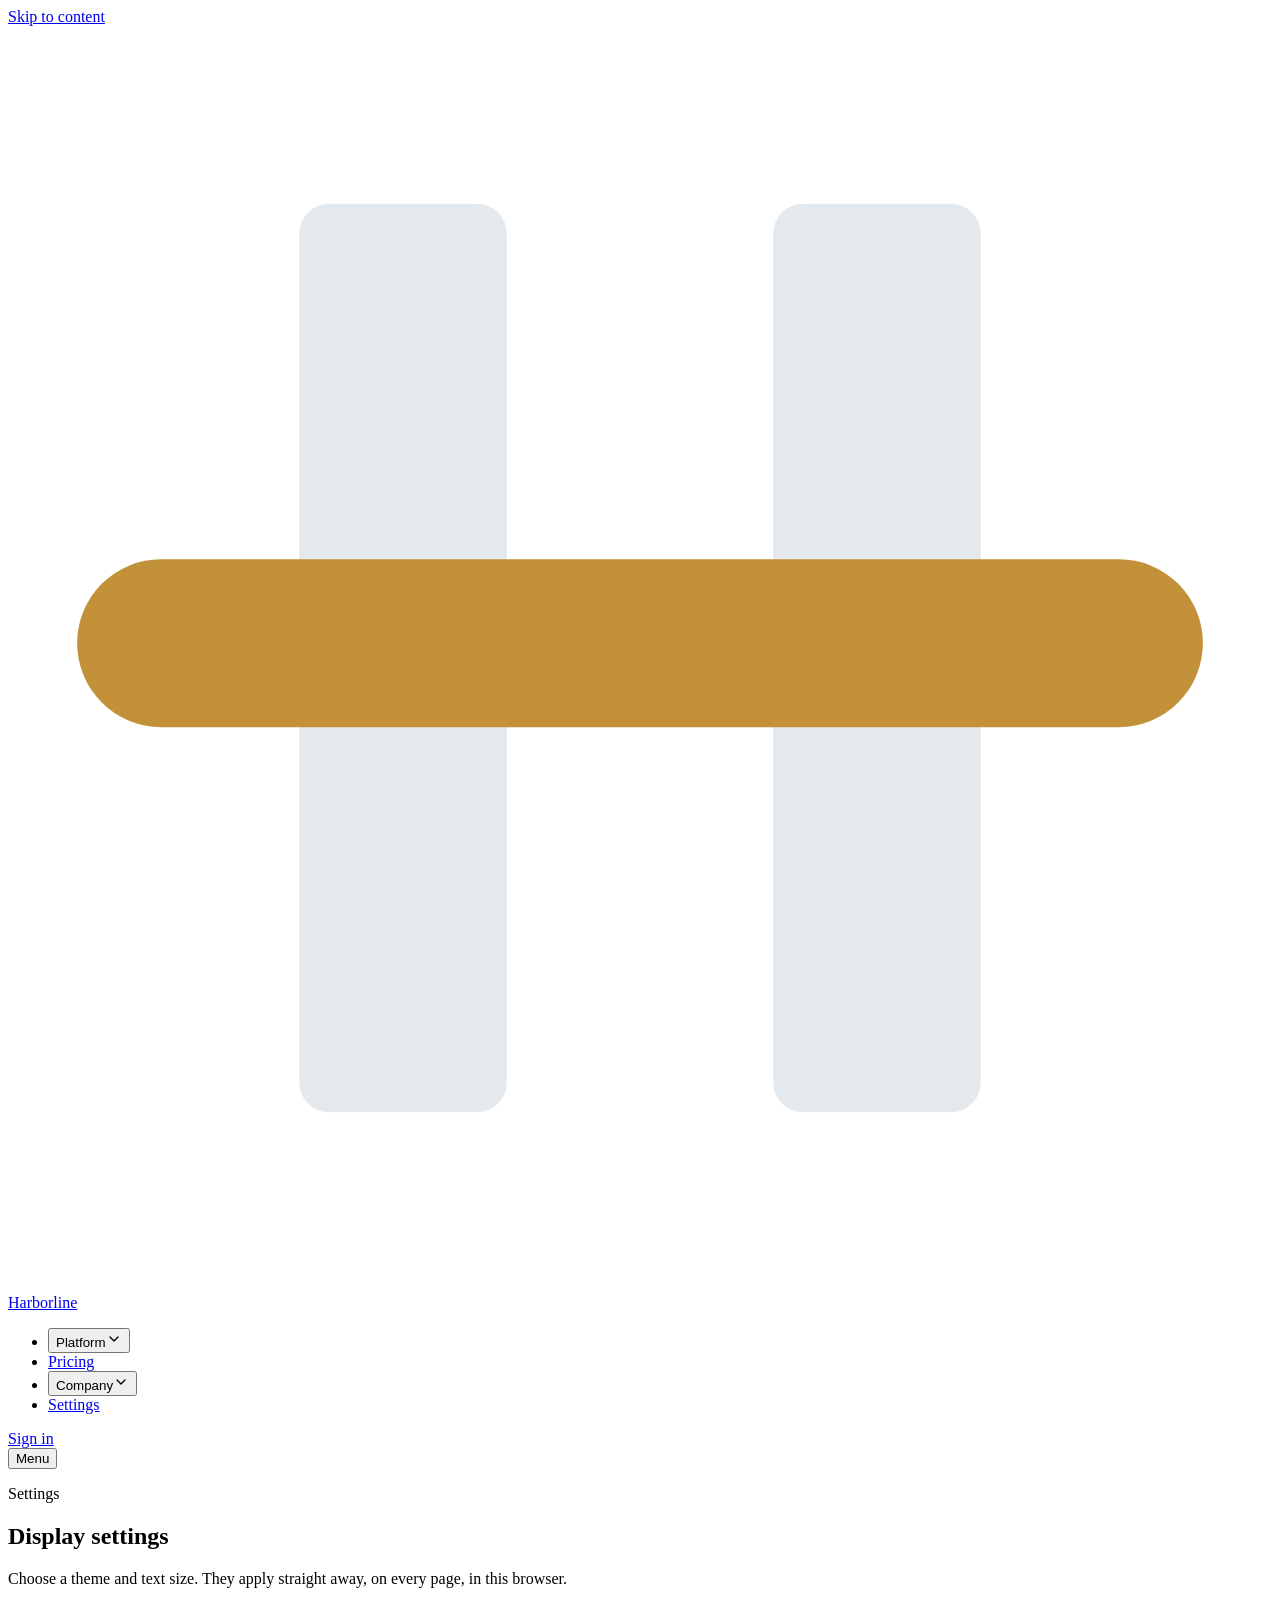
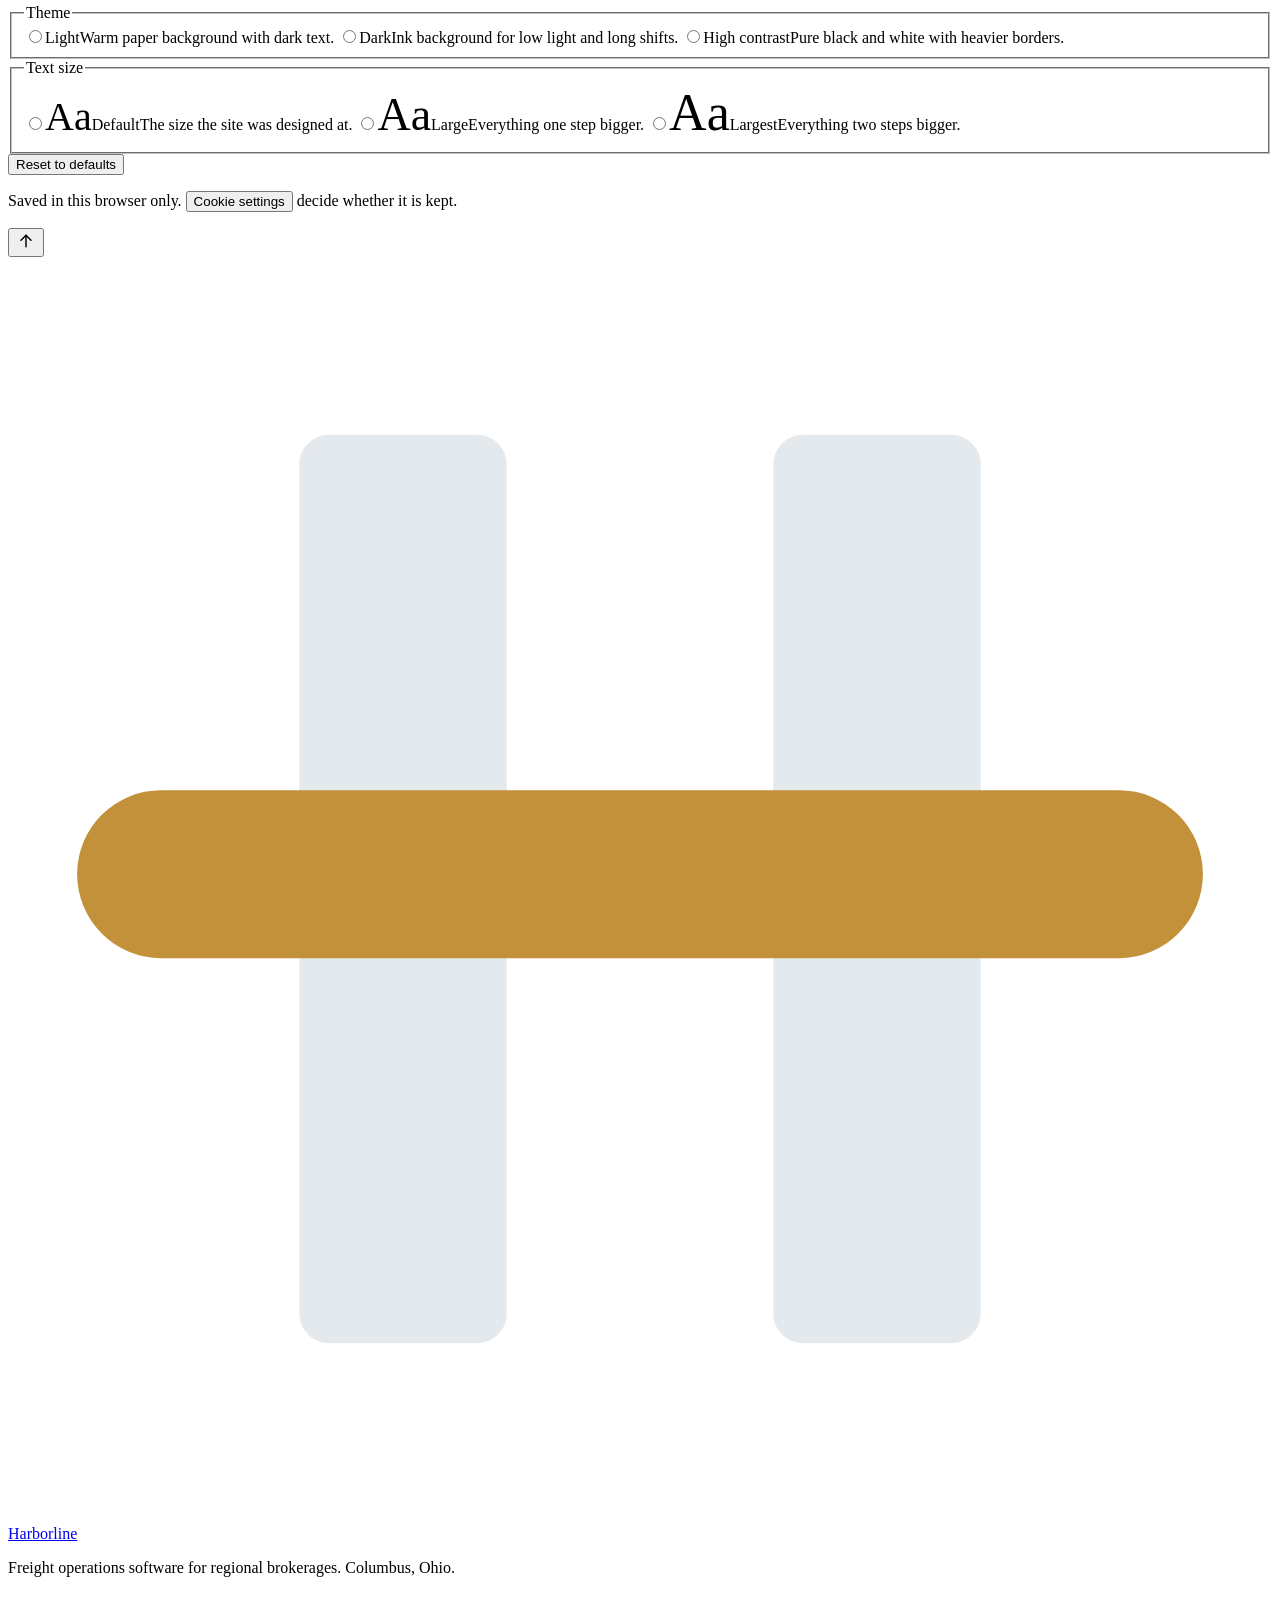
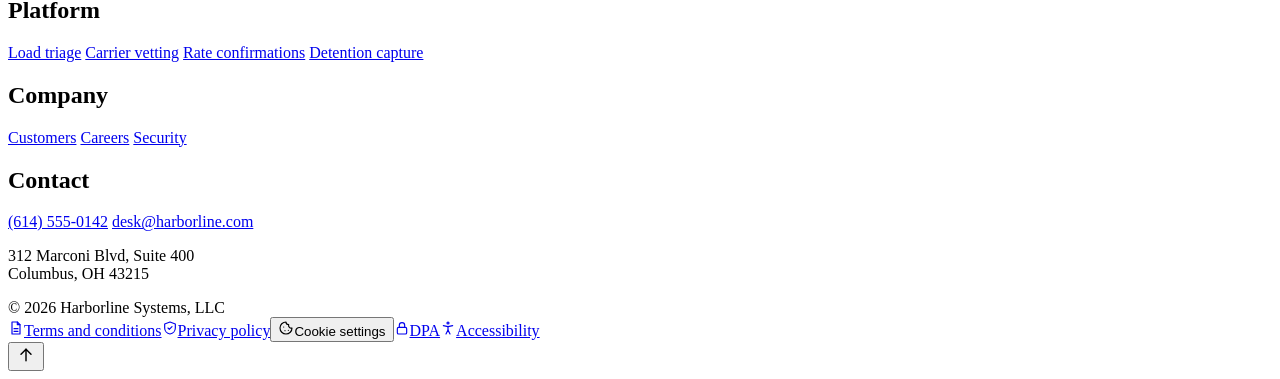
==== settings/index.html @ a2c621b3 "Add files via upload" ====
<!DOCTYPE html>
<html lang="en">
<head>
<meta charset="utf-8" />
<meta name="viewport" content="width=device-width, initial-scale=1" />
<title>Settings | Harborline</title>
<meta name="description" content="Choose a theme and text size for the Harborline site." />
<meta name="robots" content="index,follow" />
<link rel="canonical" href="https://harborline.example.com/settings/" />
<meta name="theme-color" content="#14181D" />
<meta property="og:type" content="website" />
<meta property="og:site_name" content="Harborline" />
<meta property="og:title" content="Settings | Harborline" />
<meta property="og:description" content="Choose a theme and text size for the Harborline site." />
<meta property="og:url" content="https://harborline.example.com/settings/" />
<meta property="og:image" content="https://harborline.example.com/assets/og-image.png" />
<meta property="og:image:width" content="1200" />
<meta property="og:image:height" content="630" />
<meta property="og:image:alt" content="Harborline wordmark with the headline Cover every load before lunch on a dark ink background" />
<meta name="twitter:card" content="summary_large_image" />
<meta name="twitter:title" content="Settings | Harborline" />
<meta name="twitter:description" content="Choose a theme and text size for the Harborline site." />
<meta name="twitter:image" content="https://harborline.example.com/assets/og-image.png" />
<link rel="icon" href="../assets/logo/logo-mark.svg" type="image/svg+xml" />
<link rel="icon" href="../assets/logo/favicon-32.png" type="image/png" sizes="32x32" />
<link rel="apple-touch-icon" href="../assets/logo/apple-touch-icon.png" />
<link rel="manifest" href="../site.webmanifest" />
<link rel="preconnect" href="https://fonts.googleapis.com" />
<link rel="preconnect" href="https://fonts.gstatic.com" crossorigin="anonymous" />
<link href="https://fonts.googleapis.com/css2?family=Geist:wght@400;500;600;700&amp;family=Geist+Mono:wght@400;500&amp;family=Instrument+Serif&amp;display=swap" rel="stylesheet" />
<link rel="stylesheet" href="../css/styles.css?v=7" />
<script src="../js/theme.js?v=5"></script>
<link rel="preload" href="../js/main.js?v=6" as="script" />
</head>
<body data-route="settings" data-root="../">
<a class="hl-skip" href="#main">Skip to content</a>

<header class="hl-navbar is-fixed" id="top">
  <div class="hl-navbar__inner">
    <a class="hl-navbar__brand" href="../index.html" aria-label="Harborline, home"><svg class="hl-navbar__mark" viewBox="0 0 256 256" aria-hidden="true" focusable="false"><rect x="59" y="36" width="42" height="184" rx="6" fill="#E4E9ED"/><rect x="155" y="36" width="42" height="184" rx="6" fill="#E4E9ED"/><rect x="14" y="108" width="228" height="34" rx="17" fill="#C2913A"/></svg>Harborline</a>

    <nav class="hl-navbar__nav" aria-label="Main">
      <ul class="hl-navbar__list">
      <li class="hl-sub" data-sub>
        <button class="hl-navbar__link hl-sub__btn" type="button" id="sub-platform-btn" aria-expanded="false" aria-controls="sub-platform">Platform<svg class="hl-sub__chev" width="16" height="16" viewBox="0 0 24 24" fill="none" stroke="currentColor" stroke-width="2" stroke-linecap="round" stroke-linejoin="round" aria-hidden="true" focusable="false"><path d="M6 9l6 6 6-6"/></svg></button>
        <ul class="hl-sub__panel" id="sub-platform" aria-label="Platform" hidden>
          <li><a class="hl-sub__link" href="../platform/load-triage/index.html"><svg class="hl-sub__icon" viewBox="0 0 24 24" aria-hidden="true" focusable="false"><rect x="5" y="5" width="14" height="14" rx="2" fill="none" stroke="currentColor" stroke-width="2" stroke-linecap="round" stroke-linejoin="round"></rect><rect class="hl-icon-bar" x="1" y="10.75" width="22" height="2.5" rx="1.25"></rect></svg><span class="hl-sub__text"><span class="hl-sub__title">Load triage</span><span class="hl-sub__desc">One queue for every board posting</span></span></a></li>
          <li><a class="hl-sub__link" href="../platform/carrier-vetting/index.html"><svg class="hl-sub__icon" viewBox="0 0 24 24" aria-hidden="true" focusable="false"><circle cx="12" cy="5.5" r="3" fill="none" stroke="currentColor" stroke-width="2" stroke-linecap="round" stroke-linejoin="round"></circle><path d="M5.5 20.5a6.5 6.5 0 0 1 13 0" fill="none" stroke="currentColor" stroke-width="2" stroke-linecap="round" stroke-linejoin="round"></path><rect class="hl-icon-bar" x="2" y="10.75" width="20" height="2.5" rx="1.25"></rect></svg><span class="hl-sub__text"><span class="hl-sub__title">Carrier vetting</span><span class="hl-sub__desc">Authority and insurance checked before you confirm</span></span></a></li>
          <li><a class="hl-sub__link" href="../platform/rate-confirmations/index.html"><svg class="hl-sub__icon" viewBox="0 0 24 24" aria-hidden="true" focusable="false"><rect x="6" y="3" width="12" height="18" rx="2" fill="none" stroke="currentColor" stroke-width="2" stroke-linecap="round" stroke-linejoin="round"></rect><rect class="hl-icon-bar" x="2" y="10.75" width="20" height="2.5" rx="1.25"></rect></svg><span class="hl-sub__text"><span class="hl-sub__title">Rate confirmations</span><span class="hl-sub__desc">Send, e-sign and file from the load card</span></span></a></li>
          <li><a class="hl-sub__link" href="../platform/detention/index.html"><svg class="hl-sub__icon" viewBox="0 0 24 24" aria-hidden="true" focusable="false"><circle cx="12" cy="12" r="7.5" fill="none" stroke="currentColor" stroke-width="2" stroke-linecap="round" stroke-linejoin="round"></circle><path d="M12 7.5V10" fill="none" stroke="currentColor" stroke-width="2" stroke-linecap="round" stroke-linejoin="round"></path><rect class="hl-icon-bar" x="1" y="10.75" width="22" height="2.5" rx="1.25"></rect></svg><span class="hl-sub__text"><span class="hl-sub__title">Detention capture</span><span class="hl-sub__desc">Dock time turned into line items</span></span></a></li>
          <li class="hl-sub__foot"><a class="hl-sub__all" href="../index.html#platform">Platform overview</a></li>
        </ul>
      </li>
      <li><a class="hl-navbar__link" href="../index.html#pricing">Pricing</a></li>
      <li class="hl-sub" data-sub>
        <button class="hl-navbar__link hl-sub__btn" type="button" id="sub-company-btn" aria-expanded="false" aria-controls="sub-company">Company<svg class="hl-sub__chev" width="16" height="16" viewBox="0 0 24 24" fill="none" stroke="currentColor" stroke-width="2" stroke-linecap="round" stroke-linejoin="round" aria-hidden="true" focusable="false"><path d="M6 9l6 6 6-6"/></svg></button>
        <ul class="hl-sub__panel" id="sub-company" aria-label="Company" hidden>
          <li><a class="hl-sub__link" href="../company/customers/index.html"><span class="hl-sub__text"><span class="hl-sub__title">Customers</span><span class="hl-sub__desc">Brokerages running Harborline</span></span></a></li>
          <li><a class="hl-sub__link" href="../company/careers/index.html" aria-current="page"><span class="hl-sub__text"><span class="hl-sub__title">Careers</span><span class="hl-sub__desc">Working on Harborline</span></span></a></li>
          <li><a class="hl-sub__link" href="../company/security/index.html"><span class="hl-sub__text"><span class="hl-sub__title">Security</span><span class="hl-sub__desc">Access, audit trail and your data</span></span></a></li>

        </ul>
      </li>
      <li><a class="hl-navbar__link" href="../settings/index.html" aria-current="page">Settings</a></li>
      </ul>
    </nav>

    <div class="hl-navbar__actions">
      <a class="hl-btn hl-btn--quiet" href="../sign-in/index.html">Sign in</a>
    </div>

    <button class="hl-navbar__toggle" type="button" id="navToggle" aria-expanded="false" aria-controls="navDrawer" aria-label="Open menu">
      <span class="hl-navbar__bars" aria-hidden="true"><span></span><span></span><span></span></span><span aria-hidden="true">Menu</span>
    </button>
  </div>

  <nav class="hl-navbar__drawer" id="navDrawer" aria-label="Main" hidden>
    <p class="hl-drawer__head">Platform</p>
    <ul class="hl-drawer__list"><li><a class="hl-navbar__drawer-link" href="../platform/load-triage/index.html">Load triage</a></li><li><a class="hl-navbar__drawer-link" href="../platform/carrier-vetting/index.html">Carrier vetting</a></li><li><a class="hl-navbar__drawer-link" href="../platform/rate-confirmations/index.html">Rate confirmations</a></li><li><a class="hl-navbar__drawer-link" href="../platform/detention/index.html">Detention capture</a></li></ul>
    <ul class="hl-drawer__list hl-drawer__list--top"><li><a class="hl-navbar__drawer-link" href="../index.html#pricing">Pricing</a></li><li><a class="hl-navbar__drawer-link" href="../settings/index.html" aria-current="page">Settings</a></li><li><a class="hl-navbar__drawer-link" href="../sign-in/index.html">Sign in</a></li></ul>
    <p class="hl-drawer__head">Company</p>
    <ul class="hl-drawer__list"><li><a class="hl-navbar__drawer-link" href="../company/customers/index.html">Customers</a></li><li><a class="hl-navbar__drawer-link" href="../company/careers/index.html">Careers</a></li><li><a class="hl-navbar__drawer-link" href="../company/security/index.html">Security</a></li></ul>
  </nav>
</header>
<div class="hl-backdrop" id="navBackdrop" hidden></div>

<main id="main" tabindex="-1">
  <section class="hl-pagehead">
    <div class="hl-container hl-pagehead__inner">
      <p class="hl-eyebrow hl-eyebrow--brass">Settings</p>
      <h1 class="hl-page__title">Display settings</h1>
      <p class="hl-lead hl-lead--inverse">Choose a theme and text size. They apply straight away, on every page, in this browser.</p>
    </div>
  </section>
  <section class="hl-section hl-section--canvas">
    <div class="hl-container">
      <form class="hl-settings" id="settingsForm">
        <fieldset class="hl-settings__group"><legend class="hl-settings__legend">Theme</legend>
          <div class="hl-settings__opts">
            <label class="hl-settings__opt" for="theme-light"><input type="radio" name="theme" id="theme-light" value="light" /><span class="hl-settings__swatch" aria-hidden="true" style="background:#F6F4F0;border-color:#D6D1C7"><span style="background:#14181D"></span></span><span class="hl-settings__opt-text"><span class="hl-settings__opt-title">Light</span><span class="hl-settings__opt-desc">Warm paper background with dark text.</span></span></label>
            <label class="hl-settings__opt" for="theme-dark"><input type="radio" name="theme" id="theme-dark" value="dark" /><span class="hl-settings__swatch" aria-hidden="true" style="background:#0B0E11;border-color:#3C4650"><span style="background:#E4E9ED"></span></span><span class="hl-settings__opt-text"><span class="hl-settings__opt-title">Dark</span><span class="hl-settings__opt-desc">Ink background for low light and long shifts.</span></span></label>
            <label class="hl-settings__opt" for="theme-contrast"><input type="radio" name="theme" id="theme-contrast" value="contrast" /><span class="hl-settings__swatch" aria-hidden="true" style="background:#FFFFFF;border-color:#000000"><span style="background:#000000"></span></span><span class="hl-settings__opt-text"><span class="hl-settings__opt-title">High contrast</span><span class="hl-settings__opt-desc">Pure black and white with heavier borders.</span></span></label>
          </div>
        </fieldset>
        <fieldset class="hl-settings__group"><legend class="hl-settings__legend">Text size</legend>
          <div class="hl-settings__opts">
            <label class="hl-settings__opt" for="text-md"><input type="radio" name="text" id="text-md" value="md" /><span class="hl-settings__aa" aria-hidden="true" style="font-size:40px">Aa</span><span class="hl-settings__opt-text"><span class="hl-settings__opt-title">Default</span><span class="hl-settings__opt-desc">The size the site was designed at.</span></span></label>
            <label class="hl-settings__opt" for="text-lg"><input type="radio" name="text" id="text-lg" value="lg" /><span class="hl-settings__aa" aria-hidden="true" style="font-size:46px">Aa</span><span class="hl-settings__opt-text"><span class="hl-settings__opt-title">Large</span><span class="hl-settings__opt-desc">Everything one step bigger.</span></span></label>
            <label class="hl-settings__opt" for="text-xl"><input type="radio" name="text" id="text-xl" value="xl" /><span class="hl-settings__aa" aria-hidden="true" style="font-size:52px">Aa</span><span class="hl-settings__opt-text"><span class="hl-settings__opt-title">Largest</span><span class="hl-settings__opt-desc">Everything two steps bigger.</span></span></label>
          </div>
        </fieldset>
        <div class="hl-settings__actions">
          <button class="hl-btn hl-btn--ghost hl-btn--lg" type="button" data-settings-reset>Reset to defaults</button>
          <p class="hl-settings__note">Saved in this browser only. <button class="hl-linkbtn" type="button" data-cookie-open>Cookie settings</button> decide whether it is kept.</p>
        </div>
      </form>
    </div>
  </section>
</main>

<footer class="hl-footer" id="site-footer">
  <button class="hl-totop hl-totop--docked" type="button" data-totop aria-label="Back to top"><svg width="20" height="20" viewBox="0 0 24 24" fill="none" stroke="currentColor" stroke-width="1.75" stroke-linecap="round" stroke-linejoin="round" aria-hidden="true" focusable="false"><path d="M12 19V5"/><path d="M6 11l6-6 6 6"/></svg></button>
  <div class="hl-container hl-grid hl-grid--footer">
    <div class="hl-footer__brandcol">
      <a class="hl-footer__brand" href="../index.html"><svg class="hl-navbar__mark" viewBox="0 0 256 256" aria-hidden="true" focusable="false"><rect x="59" y="36" width="42" height="184" rx="6" fill="#E4E9ED"/><rect x="155" y="36" width="42" height="184" rx="6" fill="#E4E9ED"/><rect x="14" y="108" width="228" height="34" rx="17" fill="#C2913A"/></svg>Harborline</a>
      <p class="hl-footer__blurb">Freight operations software for regional brokerages. Columbus, Ohio.</p>
    </div>
    <nav class="hl-footer__col" aria-labelledby="ft-platform">
      <h2 class="hl-footer__head" id="ft-platform">Platform</h2>
      <a href="../platform/load-triage/index.html">Load triage</a>
      <a href="../platform/carrier-vetting/index.html">Carrier vetting</a>
      <a href="../platform/rate-confirmations/index.html">Rate confirmations</a>
      <a href="../platform/detention/index.html">Detention capture</a>
    </nav>
    <nav class="hl-footer__col" aria-labelledby="ft-company">
      <h2 class="hl-footer__head" id="ft-company">Company</h2>
      <a href="../company/customers/index.html">Customers</a>
      <a href="../company/careers/index.html">Careers</a>
      <a href="../company/security/index.html">Security</a>
    </nav>
    <div class="hl-footer__col">
      <h2 class="hl-footer__head">Contact</h2>
      <a href="tel:+16145550142">(614) 555-0142</a>
      <a href="mailto:desk@harborline.com">desk@harborline.com</a>
      <p class="hl-footer__addr">312 Marconi Blvd, Suite 400<br />Columbus, OH 43215</p>
    </div>
  </div>
  <div class="hl-container hl-footer__legal">
    <span>© 2026 Harborline Systems, LLC</span>
    <nav class="hl-footer__legalnav" aria-label="Legal"><a href="../legal/terms/index.html"><svg width="16" height="16" viewBox="0 0 24 24" fill="none" stroke="currentColor" stroke-width="1.75" stroke-linecap="round" stroke-linejoin="round" aria-hidden="true" focusable="false"><path d="M14 3H6v18h12V7z"/><path d="M14 3v4h4"/><path d="M9 13h6"/><path d="M9 17h6"/></svg>Terms and conditions</a><a href="../legal/privacy/index.html"><svg width="16" height="16" viewBox="0 0 24 24" fill="none" stroke="currentColor" stroke-width="1.75" stroke-linecap="round" stroke-linejoin="round" aria-hidden="true" focusable="false"><path d="M12 3l8 3v6c0 4.5-3.4 8.3-8 9-4.6-.7-8-4.5-8-9V6z"/><path d="M9 12l2 2 4-4"/></svg>Privacy policy</a><button class="hl-footer__cookie" type="button" data-cookie-open><svg width="16" height="16" viewBox="0 0 24 24" fill="none" stroke="currentColor" stroke-width="1.75" stroke-linecap="round" stroke-linejoin="round" aria-hidden="true" focusable="false"><path d="M12 3a9 9 0 1 0 9 9 4 4 0 0 1-5-5 4 4 0 0 1-4-4z"/><path d="M8.5 10.5v.01"/><path d="M15.5 15.5v.01"/><path d="M10.5 16v.01"/></svg>Cookie settings</button><a href="../legal/dpa/index.html"><svg width="16" height="16" viewBox="0 0 24 24" fill="none" stroke="currentColor" stroke-width="1.75" stroke-linecap="round" stroke-linejoin="round" aria-hidden="true" focusable="false"><rect x="5" y="11" width="14" height="10" rx="2"/><path d="M8 11V8a4 4 0 0 1 8 0v3"/></svg>DPA</a><a href="../legal/accessibility/index.html"><svg width="16" height="16" viewBox="0 0 24 24" fill="none" stroke="currentColor" stroke-width="1.75" stroke-linecap="round" stroke-linejoin="round" aria-hidden="true" focusable="false"><circle cx="12" cy="4.5" r="1.5"/><path d="M5 8.5l7 1.5 7-1.5"/><path d="M12 10v5"/><path d="M9 21l3-6 3 6"/></svg>Accessibility</a></nav>
  </div>
</footer>
<button class="hl-totop hl-totop--floating" type="button" id="toTop" data-totop aria-label="Back to top" aria-hidden="true" tabindex="-1"><svg width="20" height="20" viewBox="0 0 24 24" fill="none" stroke="currentColor" stroke-width="1.75" stroke-linecap="round" stroke-linejoin="round" aria-hidden="true" focusable="false"><path d="M12 19V5"/><path d="M6 11l6-6 6 6"/></svg></button>
<div class="hl-modal" id="cookieModal" hidden>
  <div class="hl-modal__box" role="dialog" aria-modal="true" aria-labelledby="ck-title" aria-describedby="ck-desc">
    <div class="hl-modal__head"><h2 class="hl-modal__title" id="ck-title">Cookie settings</h2><button class="hl-modal__close" type="button" data-cookie-close aria-label="Close cookie settings"><svg width="20" height="20" viewBox="0 0 24 24" fill="none" stroke="currentColor" stroke-width="1.75" stroke-linecap="round" aria-hidden="true" focusable="false"><path d="M6 6l12 12"/><path d="M18 6L6 18"/></svg></button></div>
    <p class="hl-modal__desc" id="ck-desc">This site sets no cookies and runs no analytics or ads. It keeps a few items in this browser so the site looks the way you left it. Choose what it may keep.</p>
    <fieldset class="hl-modal__options"><legend class="hl-sr">Storage choices</legend>
      <label class="hl-modal__opt" for="ck-essential"><input type="checkbox" id="ck-essential" checked="checked" disabled="disabled" /><span><span class="hl-modal__opt-title">Essential, always on</span><span class="hl-modal__opt-desc">Remembers these choices.</span></span></label>
      <label class="hl-modal__opt" for="ck-display"><input type="checkbox" id="ck-display" /><span><span class="hl-modal__opt-title">Display settings</span><span class="hl-modal__opt-desc">Theme and text size from the Settings page. Turning this off deletes the saved copy.</span></span></label>
    </fieldset>
    <div class="hl-modal__actions"><button class="hl-btn hl-btn--primary hl-btn--lg" type="button" data-cookie-save>Save choices</button><button class="hl-btn hl-btn--ghost hl-btn--lg" type="button" data-cookie-close>Cancel</button><a class="hl-modal__link" href="../legal/privacy/index.html">Privacy policy</a></div>
  </div>
</div>
<div class="hl-toast" id="toast" role="status" aria-live="polite"></div>

<script src="../js/main.js?v=6" defer="defer"></script>
</body>
</html>
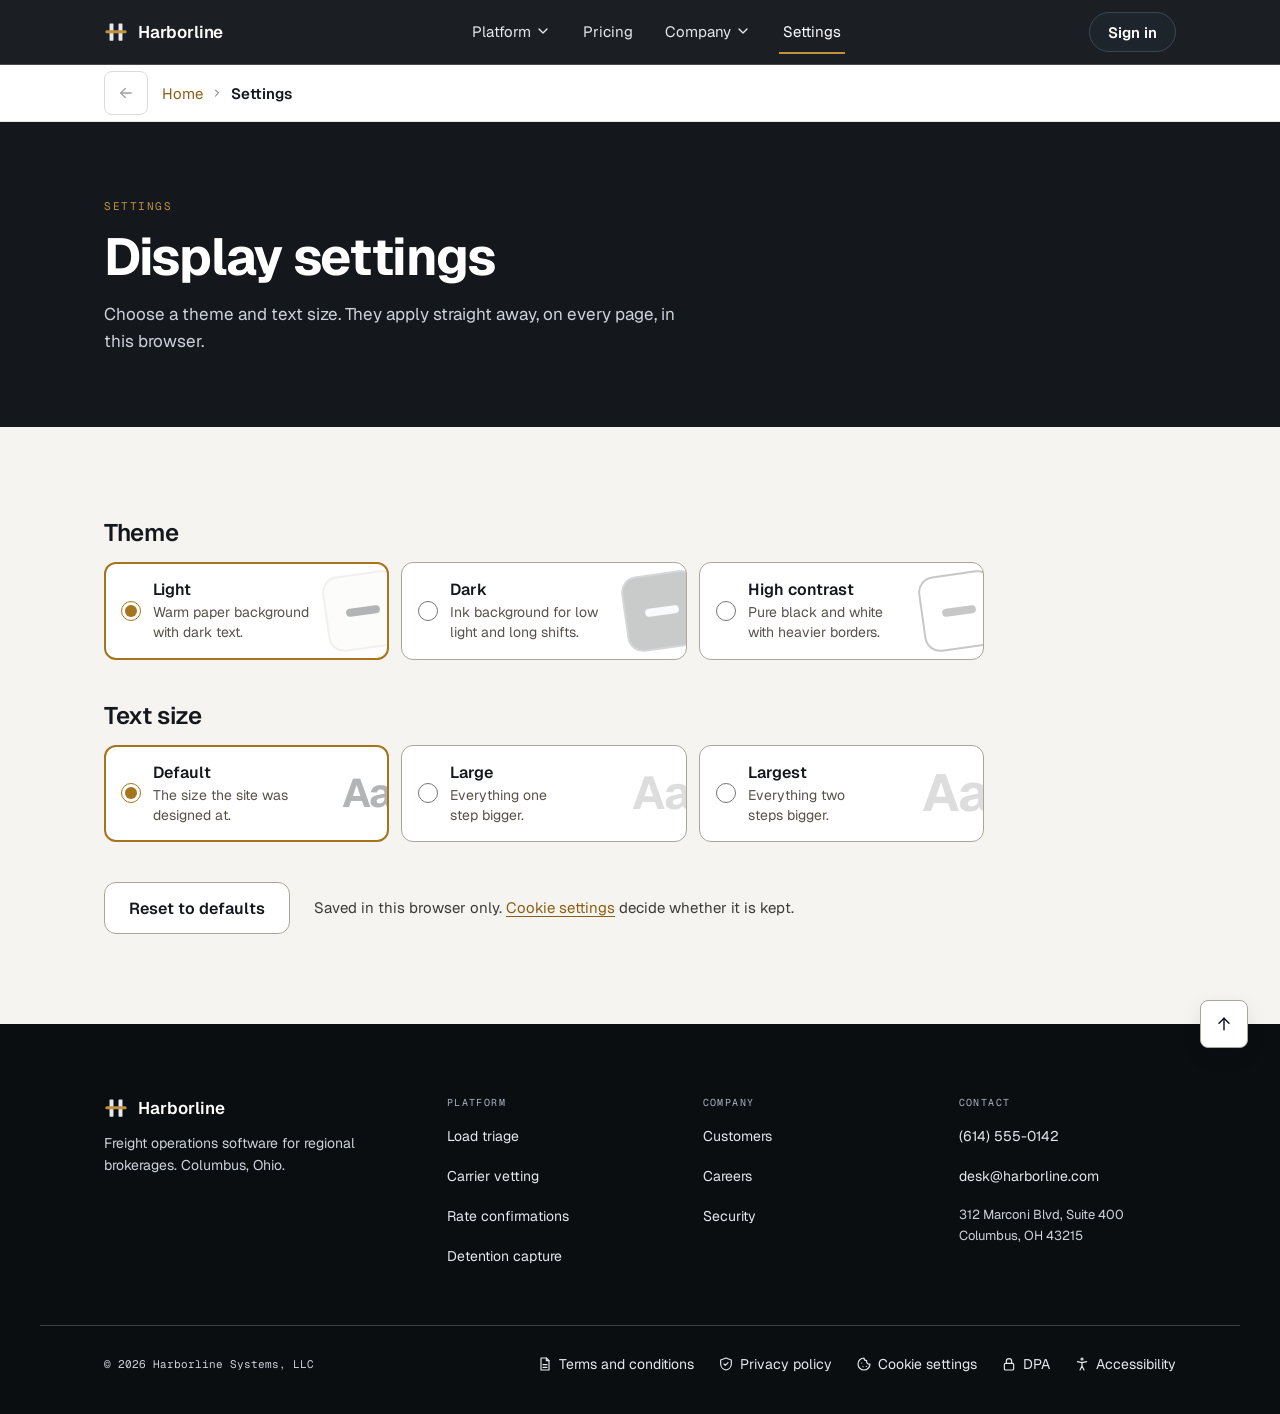
==== commit 90517a93: "Add files via upload" ====
--- a/settings/index.html
+++ b/settings/index.html
@@ -1,36 +1,36 @@
 <!DOCTYPE html>
 <html lang="en">
 <head>
-<meta charset="utf-8" />
-<meta name="viewport" content="width=device-width, initial-scale=1" />
+<meta charset="utf-8">
+<meta name="viewport" content="width=device-width, initial-scale=1">
 <title>Settings | Harborline</title>
-<meta name="description" content="Choose a theme and text size for the Harborline site." />
-<meta name="robots" content="index,follow" />
-<link rel="canonical" href="https://harborline.example.com/settings/" />
-<meta name="theme-color" content="#14181D" />
-<meta property="og:type" content="website" />
-<meta property="og:site_name" content="Harborline" />
-<meta property="og:title" content="Settings | Harborline" />
-<meta property="og:description" content="Choose a theme and text size for the Harborline site." />
-<meta property="og:url" content="https://harborline.example.com/settings/" />
-<meta property="og:image" content="https://harborline.example.com/assets/og-image.png" />
-<meta property="og:image:width" content="1200" />
-<meta property="og:image:height" content="630" />
-<meta property="og:image:alt" content="Harborline wordmark with the headline Cover every load before lunch on a dark ink background" />
-<meta name="twitter:card" content="summary_large_image" />
-<meta name="twitter:title" content="Settings | Harborline" />
-<meta name="twitter:description" content="Choose a theme and text size for the Harborline site." />
-<meta name="twitter:image" content="https://harborline.example.com/assets/og-image.png" />
-<link rel="icon" href="../assets/logo/logo-mark.svg" type="image/svg+xml" />
-<link rel="icon" href="../assets/logo/favicon-32.png" type="image/png" sizes="32x32" />
-<link rel="apple-touch-icon" href="../assets/logo/apple-touch-icon.png" />
-<link rel="manifest" href="../site.webmanifest" />
-<link rel="preconnect" href="https://fonts.googleapis.com" />
-<link rel="preconnect" href="https://fonts.gstatic.com" crossorigin="anonymous" />
-<link href="https://fonts.googleapis.com/css2?family=Geist:wght@400;500;600;700&amp;family=Geist+Mono:wght@400;500&amp;family=Instrument+Serif&amp;display=swap" rel="stylesheet" />
-<link rel="stylesheet" href="../css/styles.css?v=7" />
-<script src="../js/theme.js?v=5"></script>
-<link rel="preload" href="../js/main.js?v=6" as="script" />
+<meta name="description" content="Choose a theme and text size for the Harborline site.">
+<meta name="robots" content="index,follow">
+<link rel="canonical" href="https://harborline.example.com/settings/">
+<meta name="theme-color" content="#14181D">
+<meta property="og:type" content="website">
+<meta property="og:site_name" content="Harborline">
+<meta property="og:title" content="Settings | Harborline">
+<meta property="og:description" content="Choose a theme and text size for the Harborline site.">
+<meta property="og:url" content="https://harborline.example.com/settings/">
+<meta property="og:image" content="https://harborline.example.com/assets/og-image.png">
+<meta property="og:image:width" content="1200">
+<meta property="og:image:height" content="630">
+<meta property="og:image:alt" content="Harborline wordmark with the headline Cover every load before lunch on a dark ink background">
+<meta name="twitter:card" content="summary_large_image">
+<meta name="twitter:title" content="Settings | Harborline">
+<meta name="twitter:description" content="Choose a theme and text size for the Harborline site.">
+<meta name="twitter:image" content="https://harborline.example.com/assets/og-image.png">
+<link rel="icon" href="../assets/logo/logo-mark.svg" type="image/svg+xml">
+<link rel="icon" href="../assets/logo/favicon-32.png" type="image/png" sizes="32x32">
+<link rel="apple-touch-icon" href="../assets/logo/apple-touch-icon.png">
+<link rel="manifest" href="../site.webmanifest">
+<link rel="preconnect" href="https://fonts.googleapis.com">
+<link rel="preconnect" href="https://fonts.gstatic.com" crossorigin="anonymous">
+<link href="https://fonts.googleapis.com/css2?family=Geist:wght@400;500;600;700&amp;family=Geist+Mono:wght@400;500&amp;family=Instrument+Serif&amp;display=swap" rel="stylesheet">
+<link rel="stylesheet" href="../css/styles.css?v=e7fd9453">
+<script src="../js/theme.js?v=02d43f2d"></script>
+<link rel="preload" href="../js/main.js?v=f95671fb" as="script">
 </head>
 <body data-route="settings" data-root="../">
 <a class="hl-skip" href="#main">Skip to content</a>
@@ -92,21 +92,21 @@
       <p class="hl-lead hl-lead--inverse">Choose a theme and text size. They apply straight away, on every page, in this browser.</p>
     </div>
   </section>
-  <section class="hl-section hl-section--canvas">
+  <div class="hl-section hl-section--canvas">
     <div class="hl-container">
       <form class="hl-settings" id="settingsForm">
         <fieldset class="hl-settings__group"><legend class="hl-settings__legend">Theme</legend>
           <div class="hl-settings__opts">
-            <label class="hl-settings__opt" for="theme-light"><input type="radio" name="theme" id="theme-light" value="light" /><span class="hl-settings__swatch" aria-hidden="true" style="background:#F6F4F0;border-color:#D6D1C7"><span style="background:#14181D"></span></span><span class="hl-settings__opt-text"><span class="hl-settings__opt-title">Light</span><span class="hl-settings__opt-desc">Warm paper background with dark text.</span></span></label>
-            <label class="hl-settings__opt" for="theme-dark"><input type="radio" name="theme" id="theme-dark" value="dark" /><span class="hl-settings__swatch" aria-hidden="true" style="background:#0B0E11;border-color:#3C4650"><span style="background:#E4E9ED"></span></span><span class="hl-settings__opt-text"><span class="hl-settings__opt-title">Dark</span><span class="hl-settings__opt-desc">Ink background for low light and long shifts.</span></span></label>
-            <label class="hl-settings__opt" for="theme-contrast"><input type="radio" name="theme" id="theme-contrast" value="contrast" /><span class="hl-settings__swatch" aria-hidden="true" style="background:#FFFFFF;border-color:#000000"><span style="background:#000000"></span></span><span class="hl-settings__opt-text"><span class="hl-settings__opt-title">High contrast</span><span class="hl-settings__opt-desc">Pure black and white with heavier borders.</span></span></label>
+            <label class="hl-settings__opt" for="theme-light"><input type="radio" name="theme" id="theme-light" value="light"><span class="hl-settings__swatch" aria-hidden="true" style="background:#F6F4F0;border-color:#D6D1C7"><span style="background:#14181D"></span></span><span class="hl-settings__opt-text"><span class="hl-settings__opt-title">Light</span><span class="hl-settings__opt-desc">Warm paper background with dark text.</span></span></label>
+            <label class="hl-settings__opt" for="theme-dark"><input type="radio" name="theme" id="theme-dark" value="dark"><span class="hl-settings__swatch" aria-hidden="true" style="background:#0B0E11;border-color:#3C4650"><span style="background:#E4E9ED"></span></span><span class="hl-settings__opt-text"><span class="hl-settings__opt-title">Dark</span><span class="hl-settings__opt-desc">Ink background for low light and long shifts.</span></span></label>
+            <label class="hl-settings__opt" for="theme-contrast"><input type="radio" name="theme" id="theme-contrast" value="contrast"><span class="hl-settings__swatch" aria-hidden="true" style="background:#FFFFFF;border-color:#000000"><span style="background:#000000"></span></span><span class="hl-settings__opt-text"><span class="hl-settings__opt-title">High contrast</span><span class="hl-settings__opt-desc">Pure black and white with heavier borders.</span></span></label>
           </div>
         </fieldset>
         <fieldset class="hl-settings__group"><legend class="hl-settings__legend">Text size</legend>
           <div class="hl-settings__opts">
-            <label class="hl-settings__opt" for="text-md"><input type="radio" name="text" id="text-md" value="md" /><span class="hl-settings__aa" aria-hidden="true" style="font-size:40px">Aa</span><span class="hl-settings__opt-text"><span class="hl-settings__opt-title">Default</span><span class="hl-settings__opt-desc">The size the site was designed at.</span></span></label>
-            <label class="hl-settings__opt" for="text-lg"><input type="radio" name="text" id="text-lg" value="lg" /><span class="hl-settings__aa" aria-hidden="true" style="font-size:46px">Aa</span><span class="hl-settings__opt-text"><span class="hl-settings__opt-title">Large</span><span class="hl-settings__opt-desc">Everything one step bigger.</span></span></label>
-            <label class="hl-settings__opt" for="text-xl"><input type="radio" name="text" id="text-xl" value="xl" /><span class="hl-settings__aa" aria-hidden="true" style="font-size:52px">Aa</span><span class="hl-settings__opt-text"><span class="hl-settings__opt-title">Largest</span><span class="hl-settings__opt-desc">Everything two steps bigger.</span></span></label>
+            <label class="hl-settings__opt" for="text-md"><input type="radio" name="text" id="text-md" value="md"><span class="hl-settings__aa" aria-hidden="true" style="font-size:40px">Aa</span><span class="hl-settings__opt-text"><span class="hl-settings__opt-title">Default</span><span class="hl-settings__opt-desc">The size the site was designed at.</span></span></label>
+            <label class="hl-settings__opt" for="text-lg"><input type="radio" name="text" id="text-lg" value="lg"><span class="hl-settings__aa" aria-hidden="true" style="font-size:46px">Aa</span><span class="hl-settings__opt-text"><span class="hl-settings__opt-title">Large</span><span class="hl-settings__opt-desc">Everything one step bigger.</span></span></label>
+            <label class="hl-settings__opt" for="text-xl"><input type="radio" name="text" id="text-xl" value="xl"><span class="hl-settings__aa" aria-hidden="true" style="font-size:52px">Aa</span><span class="hl-settings__opt-text"><span class="hl-settings__opt-title">Largest</span><span class="hl-settings__opt-desc">Everything two steps bigger.</span></span></label>
           </div>
         </fieldset>
         <div class="hl-settings__actions">
@@ -115,7 +115,7 @@
         </div>
       </form>
     </div>
-  </section>
+  </div>
 </main>
 
 <footer class="hl-footer" id="site-footer">
@@ -142,7 +142,7 @@
       <h2 class="hl-footer__head">Contact</h2>
       <a href="tel:+16145550142">(614) 555-0142</a>
       <a href="mailto:desk@harborline.com">desk@harborline.com</a>
-      <p class="hl-footer__addr">312 Marconi Blvd, Suite 400<br />Columbus, OH 43215</p>
+      <p class="hl-footer__addr">312 Marconi Blvd, Suite 400<br>Columbus, OH 43215</p>
     </div>
   </div>
   <div class="hl-container hl-footer__legal">
@@ -156,14 +156,14 @@
     <div class="hl-modal__head"><h2 class="hl-modal__title" id="ck-title">Cookie settings</h2><button class="hl-modal__close" type="button" data-cookie-close aria-label="Close cookie settings"><svg width="20" height="20" viewBox="0 0 24 24" fill="none" stroke="currentColor" stroke-width="1.75" stroke-linecap="round" aria-hidden="true" focusable="false"><path d="M6 6l12 12"/><path d="M18 6L6 18"/></svg></button></div>
     <p class="hl-modal__desc" id="ck-desc">This site sets no cookies and runs no analytics or ads. It keeps a few items in this browser so the site looks the way you left it. Choose what it may keep.</p>
     <fieldset class="hl-modal__options"><legend class="hl-sr">Storage choices</legend>
-      <label class="hl-modal__opt" for="ck-essential"><input type="checkbox" id="ck-essential" checked="checked" disabled="disabled" /><span><span class="hl-modal__opt-title">Essential, always on</span><span class="hl-modal__opt-desc">Remembers these choices.</span></span></label>
-      <label class="hl-modal__opt" for="ck-display"><input type="checkbox" id="ck-display" /><span><span class="hl-modal__opt-title">Display settings</span><span class="hl-modal__opt-desc">Theme and text size from the Settings page. Turning this off deletes the saved copy.</span></span></label>
+      <label class="hl-modal__opt" for="ck-essential"><input type="checkbox" id="ck-essential" checked="checked" disabled="disabled"><span><span class="hl-modal__opt-title">Essential, always on</span><span class="hl-modal__opt-desc">Remembers these choices.</span></span></label>
+      <label class="hl-modal__opt" for="ck-display"><input type="checkbox" id="ck-display"><span><span class="hl-modal__opt-title">Display settings</span><span class="hl-modal__opt-desc">Theme and text size from the Settings page. Turning this off deletes the saved copy.</span></span></label>
     </fieldset>
     <div class="hl-modal__actions"><button class="hl-btn hl-btn--primary hl-btn--lg" type="button" data-cookie-save>Save choices</button><button class="hl-btn hl-btn--ghost hl-btn--lg" type="button" data-cookie-close>Cancel</button><a class="hl-modal__link" href="../legal/privacy/index.html">Privacy policy</a></div>
   </div>
 </div>
 <div class="hl-toast" id="toast" role="status" aria-live="polite"></div>
 
-<script src="../js/main.js?v=6" defer="defer"></script>
+<script src="../js/main.js?v=f95671fb" defer="defer"></script>
 </body>
 </html>
--- a/css/styles.css
+++ b/css/styles.css
@@ -0,0 +1,696 @@
+/* ============================================================
+   Harborline — Graphite & Brass
+   1. Tokens  2. Base  3. Layout  4. Components  5. Breakpoints
+   ============================================================ */
+
+/* 1 · TOKENS ------------------------------------------------ */
+:root{
+  --graphite-950:#0B0E11; --graphite-900:#14181D; --graphite-800:#1E242B; --graphite-700:#2B333C;
+  --graphite-600:#3C4650; --graphite-500:#566270; --graphite-400:#7C8795; --graphite-300:#A8B2BD;
+  --graphite-200:#CCD3DA; --graphite-100:#E4E9ED; --graphite-50:#F2F5F7;
+  --steel-700:#3E3B35; --steel-600:#57534B; --steel-500:#6E6960; --steel-300:#ABA69B;
+  --steel-200:#D6D1C7; --steel-100:#E8E4DB; --steel-50:#F6F4F0; --white:#FFFFFF;
+  --brass-700:#8A6014; --brass-600:#A5741C; --brass-500:#C2913A; --brass-50:#F8F2E4;
+  --moss-700:#1F6B3E; --moss-50:#EAF3EE; --amber-700:#7E5305; --amber-50:#FBF2E2;
+
+  --surface-canvas:#F6F4F0; --surface-default:#FFFFFF; --surface-inverse:#14181D;
+  --text-primary:#14181D;   /* 16.4:1 on white   */
+  --text-secondary:#3E3B35; /*  9.8:1 on white   */
+  --text-tertiary:#57534B;  /*  6.7:1 on white   */
+  --text-on-dark:#FFFFFF;   /* 16.4:1 on ink     */
+  --text-on-dark-muted:#CCD3DA; /* 10.6:1 on ink */
+  --border-subtle:#E8E4DB; --border-default:#D6D1C7; --border-strong:#ABA69B;
+  --border-inverse:rgba(228,233,237,.22);
+
+  --font-ui:"Geist","Helvetica Neue",Helvetica,Arial,sans-serif;
+  --font-editorial:"Instrument Serif",Georgia,serif;
+  --font-mono:"Geist Mono",ui-monospace,SFMono-Regular,Menlo,monospace;
+
+  --r-4:4px; --r-8:8px; --r-12:12px; --r-16:16px; --r-full:999px;
+  --elev-1:0 1px 2px rgba(11,14,17,.06);
+  --elev-2:0 2px 6px rgba(11,14,17,.07);
+  --elev-3:0 8px 20px rgba(11,14,17,.09);
+
+  --pad-x:clamp(20px,5vw,64px);
+  --pad-y:clamp(56px,7vw,104px);
+  --maxw:1200px;
+}
+
+/* 2 · BASE -------------------------------------------------- */
+*,*::before,*::after{box-sizing:border-box;}
+html{scroll-behavior:smooth;-webkit-text-size-adjust:100%;text-size-adjust:100%;}
+[id]{scroll-margin-top:80px;}
+body{
+  margin:0; background:var(--surface-canvas); color:var(--text-primary);
+  font-family:var(--font-ui); -webkit-font-smoothing:antialiased; text-wrap:pretty;
+  overflow-x:clip; overflow-wrap:break-word; min-width:320px;
+}
+main,section,header,footer{max-width:100%;}
+h1,h2,h3,p,li,dd,dt,blockquote{overflow-wrap:break-word;}
+img{max-width:100%;display:block;}
+button,input{font:inherit;}
+a{color:var(--brass-700);text-decoration:none;}
+a:hover{color:var(--brass-600);text-decoration:underline;}
+:focus-visible{outline:3px solid var(--brass-600);outline-offset:2px;}
+@media (prefers-reduced-motion:reduce){html{scroll-behavior:auto;}*{transition:none !important;}}
+
+.hl-skip{
+  position:absolute;left:-9999px;top:0;z-index:50;padding:12px 16px;
+  background:var(--brass-500);color:var(--graphite-950);font-weight:600;border-radius:0 0 var(--r-8) 0;
+}
+.hl-skip:focus{left:0;}
+
+/* 3 · LAYOUT ------------------------------------------------ */
+.hl-container{max-width:var(--maxw);margin:0 auto;padding-left:max(var(--pad-x),env(safe-area-inset-left));padding-right:max(var(--pad-x),env(safe-area-inset-right));}
+.hl-section{padding-top:var(--pad-y);padding-bottom:var(--pad-y);}
+.hl-section--canvas{background:var(--surface-canvas);}
+.hl-section--default{background:var(--surface-default);}
+.hl-section--inverse{background:var(--surface-inverse);color:var(--text-on-dark);}
+.hl-section--ruled{border-top:1px solid var(--border-subtle);}
+.hl-stack{display:flex;flex-direction:column;gap:clamp(28px,4vw,44px);}
+.hl-stack--tight{gap:20px;min-width:0;}
+.hl-section__head{display:flex;flex-direction:column;gap:12px;max-width:62ch;}
+.hl-split{display:grid;grid-template-columns:repeat(auto-fit,minmax(min(100%,300px),1fr));gap:clamp(32px,5vw,64px);}
+.hl-split--center{align-items:center;}
+.hl-grid{display:grid;gap:clamp(16px,2vw,24px);}
+.hl-grid--features{grid-template-columns:repeat(auto-fit,minmax(min(100%,250px),1fr));}
+.hl-grid--steps{grid-template-columns:repeat(auto-fit,minmax(min(100%,260px),1fr));list-style:none;margin:0;padding:0;}
+.hl-grid--plans{grid-template-columns:repeat(auto-fit,minmax(min(100%,280px),1fr));align-items:start;padding-top:20px;}
+@media (min-width:960px){.hl-grid--plans{grid-template-columns:repeat(3,minmax(0,1fr));}}
+.hl-grid--metrics{grid-template-columns:repeat(auto-fit,minmax(min(100%,200px),1fr));gap:clamp(24px,3vw,40px);}
+.hl-grid--footer{grid-template-columns:minmax(0,1.4fr) repeat(3,minmax(0,1fr));gap:clamp(24px,3vw,48px);}
+
+/* 4 · COMPONENTS -------------------------------------------- */
+
+/* Type */
+.hl-h2{margin:0;font-size:clamp(28px,4vw,40px);line-height:1.1;letter-spacing:-.02em;font-weight:700;color:var(--text-primary);}
+.hl-h2--inverse{color:var(--text-on-dark);}
+.hl-h3{margin:0;font-size:clamp(17px,2vw,19px);font-weight:600;letter-spacing:-.01em;}
+.hl-lead{margin:0;font-size:clamp(15px,1.8vw,17px);line-height:1.6;color:var(--text-secondary);max-width:56ch;}
+.hl-lead--inverse{color:var(--text-on-dark-muted);}
+.hl-body{margin:0;font-size:15px;line-height:1.6;color:var(--text-secondary);}
+/* Marker highlight behind a key phrase */
+.hl-mark{display:inline-block;position:relative;isolation:isolate;}
+.hl-mark::before{
+  content:"";position:absolute;z-index:-1;top:.34em;bottom:-.02em;left:0;right:0;border-radius:.12em;
+  background:color-mix(in srgb,var(--brass-500) 40%,transparent);
+  transform:scaleX(1) rotate(-1.2deg);transform-origin:left center;
+  transition:transform 700ms cubic-bezier(.32,.72,0,1);
+}
+.js-anim [data-mark]:not(.is-in) .hl-mark::before{transform:scaleX(0) rotate(-1.2deg);}
+.js-anim [data-mark].hl-mark-loop.is-in .hl-mark::before{animation:hlMarkLoop 3.6s infinite;}
+@keyframes hlMarkLoop{
+  0%{transform:scaleX(0) rotate(-1.2deg);opacity:1;animation-timing-function:cubic-bezier(.32,.72,0,1);}
+  19.4%{transform:scaleX(1) rotate(-1.2deg);opacity:1;}
+  75%{transform:scaleX(1) rotate(-1.2deg);opacity:1;animation-timing-function:ease-out;}
+  86%,100%{transform:scaleX(1) rotate(-1.2deg);opacity:0;}
+}
+html[data-theme="contrast"] .hl-mark::before{display:none;}
+
+/* Line-by-line paragraph reveal */
+.hl-line{display:block;}
+.js-anim .hl-lines.is-split .hl-line{opacity:0;transform:translateY(16px);}
+.js-anim .hl-lines.is-in .hl-line{animation:hlLine 700ms cubic-bezier(.32,.72,0,1) both;animation-delay:calc(var(--i) * 170ms);}
+.js-anim [data-reveal-items].is-ready > li{opacity:0;transform:translateY(16px);}
+.js-anim [data-reveal-items].is-in > li{animation:hlLine 700ms cubic-bezier(.32,.72,0,1) both;animation-delay:calc(var(--i) * 170ms);}
+.js-anim [data-reveal-items].is-done > li{opacity:1;transform:none;animation:none;}
+.js-anim .hl-lines.is-done .hl-line{opacity:1;transform:none;animation:none;}
+@keyframes hlLine{from{opacity:0;transform:translateY(16px);}to{opacity:1;transform:none;}}
+@media (prefers-reduced-motion:reduce){
+  .hl-mark::before{transition:none !important;}
+  .js-anim [data-mark] .hl-mark::before{transform:scaleX(1) rotate(-1.2deg) !important;animation:none !important;opacity:1 !important;}
+  .js-anim [data-reveal-items] > li{opacity:1 !important;transform:none !important;animation:none !important;}
+  .js-anim .hl-lines .hl-line{opacity:1 !important;transform:none !important;animation:none !important;}
+}
+.hl-mono{font-family:var(--font-mono);font-size:12px;color:var(--graphite-300);}
+.hl-eyebrow{margin:0;font-family:var(--font-mono);font-size:11px;letter-spacing:.14em;text-transform:uppercase;color:var(--text-tertiary);}
+.hl-eyebrow--accent{color:var(--brass-700);}
+.hl-eyebrow--brass{color:var(--brass-500);}
+.hl-eyebrow--pill{align-self:flex-start;padding:6px 10px;border-radius:var(--r-full);background:rgba(194,145,58,.16);color:var(--brass-500);letter-spacing:.12em;}
+
+/* Buttons */
+.hl-btn{
+  display:inline-flex;align-items:center;justify-content:center;gap:8px;
+  min-height:44px;padding:0 18px;border:1px solid transparent;border-radius:var(--r-8);
+  font-size:15px;font-weight:600;text-decoration:none;cursor:pointer;white-space:nowrap;
+  transition:background-color .15s ease,border-color .15s ease,color .15s ease;
+}
+.hl-btn:hover{text-decoration:none;}
+.hl-btn--lg{min-height:52px;padding:0 24px;border-radius:var(--r-12);font-size:16px;}
+.hl-btn--block{width:100%;}
+.hl-btn--primary{background:var(--graphite-800);border-color:var(--graphite-800);color:var(--white);}
+.hl-btn--primary:hover{background:var(--graphite-950);border-color:var(--graphite-950);color:var(--white);}
+.hl-btn--brass{background:var(--brass-500);border-color:var(--brass-500);color:var(--graphite-950);}
+.hl-btn--brass:hover{background:#D9A64B;border-color:#D9A64B;color:var(--graphite-950);}
+.hl-btn--outline-inverse{border-color:var(--graphite-500);color:var(--white);background:transparent;}
+.hl-btn--outline-inverse:hover{background:var(--graphite-800);border-color:var(--graphite-400);color:var(--white);}
+.hl-btn--quiet{background:transparent;color:var(--white);min-height:40px;padding:0 14px;}
+.hl-btn--quiet:hover{color:var(--brass-500);}
+.hl-navbar__actions .hl-btn--quiet{background:var(--graphite-800);border-color:var(--graphite-600);border-radius:var(--r-full);padding:0 18px;}
+.hl-navbar__actions .hl-btn--quiet:hover{background:var(--graphite-700);border-color:var(--graphite-500);color:var(--white);}
+
+/* Press feedback: snaps down on pointer-down, springs back on release */
+.hl-btn--press{
+  --spring-cd:linear(0, 0.094 5.6%, 0.455 16.7%, 0.726 27.8%, 0.873 38.9%, 0.944 50%, 0.985 66.7%, 1 100%);
+  -webkit-tap-highlight-color:transparent;
+  box-shadow:0 1px 2px rgba(11,14,17,.22),0 6px 16px rgba(11,14,17,.22);
+  transition:transform 587ms var(--spring-cd),box-shadow 587ms var(--spring-cd),background-color 200ms ease-out,border-color 200ms ease-out;
+}
+.hl-btn--press:active{transform:scale(.94);box-shadow:0 1px 1px rgba(11,14,17,.26),0 2px 4px rgba(11,14,17,.16);transition:transform 90ms ease-out,box-shadow 90ms ease-out;}
+.hl-btn--press:focus-visible{outline:3px solid #E3BE73;outline-offset:3px;}
+@media (prefers-reduced-motion:reduce){.hl-btn--press,.hl-btn--press:active{transition:none !important;}}
+
+/* Ring button: a rotating conic square shows through a 2px gap */
+.hl-btn--ring{position:relative;overflow:hidden;isolation:isolate;border:0;border-radius:999px;background:var(--brass-700);color:var(--graphite-950);}
+.hl-btn--ring:hover{background:var(--brass-700);}
+.hl-btn__spin{position:absolute;z-index:-2;left:50%;top:50%;width:300px;height:300px;margin:-150px 0 0 -150px;
+  background:conic-gradient(from 0deg,transparent 0 58%,#F0D9A6 82%,#FFF6E0 100%);
+  animation:hlSpin 3s linear infinite;will-change:transform;}
+.hl-btn--ring::after{content:"";position:absolute;z-index:-1;inset:2px;border-radius:inherit;background:var(--brass-500);transition:background-color 200ms ease-out;}
+.hl-btn--ring:hover::after{background:#D2A452;}
+.hl-btn--ring:focus-visible{outline:3px solid #E3BE73;outline-offset:3px;}
+.hl-btn__label{position:relative;}
+@keyframes hlSpin{to{transform:rotate(360deg);}}
+@media (prefers-reduced-motion:reduce){.hl-btn__spin{animation:none;}}
+
+/* Badges */
+.hl-badge{
+  display:inline-flex;align-items:center;font-family:var(--font-mono);font-size:10px;font-weight:600;
+  letter-spacing:.06em;padding:4px 8px;border-radius:var(--r-4);white-space:nowrap;
+}
+.hl-badge--success{background:var(--moss-50);color:var(--moss-700);}
+.hl-badge--warning{background:var(--amber-50);color:var(--amber-700);}
+.hl-badge--neutral{background:var(--steel-100);color:var(--steel-700);}
+.hl-badge--ondark{background:#14291D;color:#8FD6A8;font-size:11px;}
+
+/* Navbar */
+.hl-navbar{
+  position:sticky;top:0;left:0;right:0;z-index:20;background:rgba(20,24,29,.97);color:var(--white);
+  border-bottom:1px solid var(--border-inverse);backdrop-filter:blur(8px);
+}
+.hl-navbar__inner{
+  max-width:var(--maxw);margin:0 auto;padding:0 var(--pad-x);min-height:64px;
+  display:flex;align-items:center;justify-content:space-between;gap:24px;
+}
+.hl-navbar__brand{flex-shrink:0;display:flex;align-items:center;gap:10px;color:var(--white);font-size:17px;font-weight:600;letter-spacing:-.01em;}
+.hl-navbar__brand:hover{color:var(--white);text-decoration:none;}
+.hl-navbar__mark{display:block;flex-shrink:0;width:24px;height:24px;}
+.hl-navbar__nav{display:flex;align-items:center;gap:clamp(16px,2.2vw,28px);min-width:0;}
+.hl-navbar__link{display:inline-flex;align-items:center;gap:4px;min-height:44px;padding:0 4px;color:var(--graphite-100);font-size:15px;white-space:nowrap;border-bottom:2px solid transparent;}
+.hl-navbar__link[aria-current="page"],.hl-navbar__link.is-current{color:var(--white);border-bottom-color:var(--brass-500);}
+.hl-navbar__link:hover{color:var(--brass-500);text-decoration:none;}
+.hl-navbar__actions{display:flex;align-items:center;gap:12px;flex-shrink:0;}
+.hl-navbar__toggle{
+  flex-shrink:0;display:none;align-items:center;gap:8px;min-height:44px;padding:0 14px;
+  border:1px solid var(--graphite-600);border-radius:var(--r-8);background:transparent;
+  color:var(--white);font-size:15px;font-weight:600;cursor:pointer;
+}
+.hl-navbar__bars{display:flex;flex-direction:column;gap:4px;}
+.hl-navbar__bars span{display:block;width:16px;height:2px;background:currentColor;}
+.hl-navbar__drawer{
+  position:absolute;top:100%;left:0;right:0;z-index:2;display:flex;flex-direction:column;gap:2px;
+  max-height:calc(100vh - 64px);max-height:calc(100dvh - 64px);overflow-y:auto;overscroll-behavior:contain;
+  padding:8px var(--pad-x) 20px;background:var(--graphite-900);border-top:1px solid var(--border-inverse);
+  border-bottom:1px solid var(--border-inverse);box-shadow:var(--elev-3);
+}
+.hl-navbar__drawer[hidden]{display:none;}
+.hl-navbar__drawer-link{display:flex;align-items:center;min-height:48px;color:var(--graphite-100);font-size:16px;}
+.hl-navbar__drawer-link[aria-current="page"]{color:var(--brass-500);font-weight:600;}
+.hl-drawer__head{margin:12px 0 0;font-family:var(--font-mono);font-size:11px;letter-spacing:.14em;text-transform:uppercase;color:var(--graphite-300);}
+.hl-drawer__list{list-style:none;margin:0;padding:0;}
+.hl-drawer__list--top{margin-top:8px;padding-top:8px;border-top:1px solid var(--border-inverse);border-bottom:1px solid var(--border-inverse);padding-bottom:8px;}
+.hl-navbar__drawer .hl-btn{margin-top:8px;min-height:48px;}
+
+/* Hero */
+.hl-hero{
+  --hz:46%; --vp:72%;
+  --sky-top:#14181D; --sky-hz:#1E242B; --floor:#1E242B; --grid:#4E4330; --line:#C2913A;
+  position:relative;isolation:isolate;overflow:hidden;background:var(--floor);color:var(--white);
+}
+.hl-hero__bg{position:absolute;inset:0;z-index:0;pointer-events:none;}
+.hl-hero__sky{position:absolute;left:0;right:0;top:0;height:var(--hz);background:linear-gradient(180deg,var(--sky-top) 0%,var(--sky-hz) 100%);}
+.hl-hero__glow{position:absolute;left:var(--vp);top:var(--hz);width:clamp(320px,44vw,640px);aspect-ratio:2.4;transform:translate(-50%,-50%);
+  background:radial-gradient(closest-side,rgba(194,145,58,.30),rgba(194,145,58,.08) 55%,transparent);}
+.hl-hero__line{position:absolute;left:var(--vp);top:var(--hz);width:clamp(180px,24vw,340px);height:4px;border-radius:2px;transform:translate(-50%,-50%);
+  background:linear-gradient(90deg,transparent,var(--line) 18%,#E3BE73 50%,var(--line) 82%,transparent);box-shadow:0 0 18px 2px rgba(194,145,58,.45);}
+.hl-hero__floor{position:absolute;left:0;right:0;top:var(--hz);bottom:0;overflow:hidden;
+  perspective:220px;perspective-origin:var(--vp) 0;
+  -webkit-mask-image:linear-gradient(transparent,#000 45%);mask-image:linear-gradient(transparent,#000 45%);}
+.hl-hero__plane{position:absolute;top:0;left:calc(var(--vp) - 110%);width:220%;height:400%;transform-origin:50% 0;
+  background-image:
+    repeating-linear-gradient(0deg,var(--grid) 0 1.6px,transparent 1.6px 30px),
+    repeating-linear-gradient(90deg,var(--grid) 0 1.6px,transparent 1.6px 30px);
+  background-size:30px 30px;
+  transform:rotateX(72deg) translateY(0);will-change:transform;
+  animation:hlFloor 1.8s linear infinite;}
+.hl-hero.is-paused .hl-hero__plane{animation-play-state:paused;}
+@keyframes hlFloor{from{transform:rotateX(72deg) translateY(0);}to{transform:rotateX(72deg) translateY(30px);}}
+@media (prefers-reduced-motion:reduce){.hl-hero__plane{animation:none;transform:rotateX(72deg) translateY(15px);}}
+.hl-hero__inner{position:relative;z-index:1;}
+.hl-hero__inner{
+  display:grid;grid-template-columns:repeat(auto-fit,minmax(min(100%,320px),1fr));
+  gap:clamp(32px,5vw,64px);align-items:center;
+  padding-top:clamp(56px,8vw,112px);padding-bottom:clamp(48px,6vw,88px);
+}
+.hl-hero__copy{display:flex;flex-direction:column;gap:24px;min-width:0;}
+.hl-hero__title{margin:0;font-size:clamp(34px,6vw,60px);line-height:1.05;letter-spacing:-.025em;font-weight:700;max-width:16ch;}
+.hl-hero__lead{margin:0;max-width:56ch;font-size:clamp(16px,2vw,19px);line-height:1.6;color:var(--text-on-dark-muted);}
+.hl-hero__actions{display:flex;flex-wrap:wrap;gap:12px;}
+.hl-hero__fineprint{margin:0;font-family:var(--font-mono);font-size:12px;line-height:1.7;color:var(--graphite-200);}
+
+/* Hero load feed */
+.hl-feed{min-width:0;display:flex;flex-direction:column;gap:14px;}
+.hl-feed__head{margin:0;display:flex;align-items:center;gap:10px;font-family:var(--font-mono);font-size:11px;letter-spacing:.12em;text-transform:uppercase;color:var(--graphite-200);}
+.hl-feed__note{margin-left:auto;color:var(--graphite-300);}
+.hl-feed__live{width:8px;height:8px;border-radius:50%;background:#E3BE73;box-shadow:0 0 0 4px rgba(227,190,115,.18);}
+.hl-feed__list{list-style:none;margin:0;padding:0;display:flex;flex-direction:column;gap:10px;}
+.hl-feed__row{display:grid;grid-template-columns:minmax(0,1fr) auto;grid-template-areas:"lane end" "meta end";column-gap:16px;row-gap:6px;align-items:center;
+  padding:16px 18px;border-radius:var(--r-12);background:rgba(20,24,29,.86);border:1px solid #333B44;
+  -webkit-backdrop-filter:blur(8px);backdrop-filter:blur(8px);box-shadow:0 12px 32px rgba(0,0,0,.35);
+  animation:hlFeedIn .7s cubic-bezier(.2,.9,.25,1.15) both;animation-delay:calc(.25s + var(--i) * .6s);}
+.hl-feed__row:nth-child(2){margin-left:clamp(0px,3vw,28px);}
+.hl-feed__row:nth-child(3){margin-left:clamp(0px,6vw,56px);}
+.hl-feed__lane{grid-area:lane;display:flex;align-items:center;gap:10px;font-family:var(--font-mono);font-size:15px;font-weight:600;letter-spacing:.04em;color:var(--white);}
+.hl-feed__route{flex:1;min-width:24px;max-width:96px;height:2px;background:repeating-linear-gradient(90deg,#C2913A 0 6px,transparent 6px 10px);position:relative;}
+.hl-feed__route::after{content:"";position:absolute;right:-3px;top:-3px;width:8px;height:8px;border-radius:50%;background:#E3BE73;}
+.hl-feed__meta{grid-area:meta;font-size:13px;color:var(--graphite-200);}
+.hl-feed__meta code{font-family:var(--font-mono);font-size:12px;color:var(--graphite-200);}
+.hl-feed__end{grid-area:end;display:flex;flex-direction:column;align-items:flex-end;gap:6px;}
+.hl-feed__end strong{font-size:20px;font-weight:600;font-variant-numeric:tabular-nums;color:var(--white);white-space:nowrap;}
+.hl-feed__status{font-family:var(--font-mono);font-size:11px;letter-spacing:.06em;text-transform:uppercase;white-space:nowrap;padding:3px 8px;border-radius:999px;color:#CCD3DA;background:#2B333C;}
+.hl-feed__status--ok{color:#8FD6A8;background:rgba(143,214,168,.12);}
+.hl-feed__status--warn{color:#E3BE73;background:rgba(227,190,115,.14);}
+@keyframes hlFeedIn{from{opacity:0;transform:translateX(32px);}to{opacity:1;transform:none;}}
+@media (prefers-reduced-motion:reduce){.hl-feed__row{animation:none;}}
+
+/* Features */
+.hl-feature{
+  display:flex;flex-direction:column;gap:12px;min-width:0;padding:clamp(20px,2.5vw,28px);
+  background:var(--surface-default);border:1px solid var(--border-subtle);border-radius:var(--r-12);box-shadow:var(--elev-1);
+}
+.hl-feature__top{
+  display:flex;flex-wrap:wrap;align-items:center;justify-content:space-between;gap:8px;
+  font-family:var(--font-mono);font-size:11px;letter-spacing:.12em;text-transform:uppercase;color:var(--text-tertiary);
+}
+.hl-feature__tag{color:var(--brass-700);}
+.hl-feature__icon{display:block;width:28px;height:28px;color:var(--graphite-900);}
+.hl-feature__icon .hl-icon-bar{fill:var(--brass-600);}
+
+/* Platform bento: hover/focus one tile, the rest recede */
+.hl-bento{grid-template-columns:repeat(3,minmax(0,1fr));grid-auto-rows:minmax(200px,auto);}
+.hl-tile{
+  --spring-cd:linear(0, 0.094 5.6%, 0.274 11.1%, 0.455 16.7%, 0.608 22.2%, 0.726 27.8%, 0.812 33.3%, 0.873 38.9%, 0.916 44.4%, 0.944 50%, 0.964 55.6%, 0.976 61.1%, 0.985 66.7%, 0.99 72.2%, 0.994 77.8%, 0.996 83.3%, 0.998 88.9%, 1 100%);
+  position:relative;
+  transition:transform 587ms var(--spring-cd),box-shadow 587ms var(--spring-cd),opacity 400ms ease-out;
+}
+.hl-tile--wide{grid-column:span 2;}
+.hl-tile--tall{grid-row:span 2;}
+.hl-tile--tall .hl-h3{margin-top:auto;}
+.hl-tile .hl-feature__link{color:inherit;}
+.hl-tile .hl-feature__link::after{content:"";position:absolute;inset:0;border-radius:inherit;}
+.hl-tile .hl-feature__link:hover{text-decoration:none;}
+.hl-tile .hl-feature__link:focus-visible{outline:none;}
+.hl-tile .hl-feature__link:focus-visible::after{outline:3px solid var(--brass-600);outline-offset:3px;}
+.hl-tile:focus-within{transform:scale(1.04);box-shadow:0 2px 4px rgba(11,14,17,.06),0 16px 32px rgba(11,14,17,.10),0 36px 72px rgba(11,14,17,.12);z-index:1;}
+.hl-bento:has(.hl-tile:focus-within) .hl-tile:not(:focus-within){opacity:.42;transform:scale(.94);}
+@media (hover:hover){
+  .hl-tile:hover{transform:scale(1.04);box-shadow:0 2px 4px rgba(11,14,17,.06),0 16px 32px rgba(11,14,17,.10),0 36px 72px rgba(11,14,17,.12);z-index:1;}
+  .hl-bento:has(.hl-tile:hover) .hl-tile:not(:hover){opacity:.42;transform:scale(.94);}
+}
+.hl-bento.is-focusing .hl-tile:not(.is-active){opacity:.42;transform:scale(.94);}
+.hl-bento.is-focusing .hl-tile.is-active{transform:scale(1.04);box-shadow:0 2px 4px rgba(11,14,17,.06),0 16px 32px rgba(11,14,17,.10),0 36px 72px rgba(11,14,17,.12);z-index:1;}
+@media (max-width:959px){.hl-bento{grid-template-columns:repeat(2,minmax(0,1fr));}}
+@media (max-width:599px){.hl-bento{grid-template-columns:minmax(0,1fr);grid-auto-rows:auto;}.hl-tile--wide,.hl-tile--tall{grid-column:auto;grid-row:auto;}}
+@media (prefers-reduced-motion:reduce){.hl-tile{transition:none !important;}}
+
+/* Vetting card */
+.hl-ticks{list-style:none;margin:0;padding:0;display:flex;flex-direction:column;gap:12px;}
+.hl-ticks li{display:flex;gap:10px;font-size:15px;line-height:1.5;color:var(--graphite-100);}
+.hl-ticks span{color:var(--brass-500);font-weight:700;}
+.hl-vetcard{
+  align-self:start;min-width:0;display:flex;flex-direction:column;gap:16px;padding:clamp(20px,3vw,28px);
+  border:1px solid var(--graphite-700);border-radius:var(--r-16);background:var(--graphite-950);
+}
+.hl-vetcard__head{display:flex;flex-wrap:wrap;align-items:center;justify-content:space-between;gap:12px;}
+.hl-vetcard__rows{margin:0;display:flex;flex-direction:column;gap:12px;}
+.hl-vetcard__row{
+  display:flex;flex-wrap:wrap;align-items:baseline;justify-content:space-between;gap:16px;
+  padding-bottom:12px;border-bottom:1px solid var(--graphite-700);
+}
+.hl-vetcard__row--last{padding-bottom:0;border-bottom:0;}
+.hl-vetcard__row dt{font-size:14px;color:var(--graphite-300);}
+.hl-vetcard__row dd{margin:0;font-family:var(--font-mono);font-size:14px;color:var(--white);text-align:right;}
+.hl-vetcard__warn{color:#E8B75C;}
+.hl-vetcard__stamp{margin:0;font-family:var(--font-mono);font-size:11px;color:var(--graphite-400);}
+
+/* Pricing */
+.hl-pricing__head{display:flex;flex-wrap:wrap;align-items:flex-end;justify-content:space-between;gap:24px;}
+.hl-toggle{display:inline-flex;gap:4px;padding:4px;border-radius:var(--r-full);background:var(--surface-default);border:1px solid var(--border-default);}
+.hl-toggle__btn{
+  min-height:40px;padding:0 18px;border:1px solid transparent;border-radius:var(--r-full);
+  background:transparent;color:var(--text-secondary);font-size:14px;font-weight:600;cursor:pointer;white-space:nowrap;
+}
+.hl-toggle__btn.is-active{background:var(--graphite-800);border-color:var(--graphite-800);color:var(--white);}
+.hl-plan{
+  display:flex;flex-direction:column;gap:12px;min-width:0;padding:clamp(20px,2.5vw,28px);
+  background:var(--surface-default);border:1px solid var(--border-default);border-radius:var(--r-16);box-shadow:var(--elev-1);
+}
+.hl-plan--featured{
+  --spring:linear(0, 0.457 16.7%, 0.876 33.3%, 1.008 50%, 1.02 61.1%, 1);
+  --lift:translateY(-7px) scale(1.06);
+  --shadow-rest:0 1px 2px rgba(11,14,17,.06),0 2px 6px rgba(11,14,17,.05),0 4px 12px rgba(138,96,20,0);
+  --shadow-lift:0 2px 4px rgba(11,14,17,.06),0 14px 28px rgba(11,14,17,.10),0 32px 64px rgba(138,96,20,.18);
+  position:relative;z-index:1;
+  padding-block:calc(clamp(20px,2.5vw,28px) + 4px);
+  border:1.5px solid transparent;
+  background:linear-gradient(var(--surface-default),var(--surface-default)) padding-box,linear-gradient(135deg,var(--brass-600),#EBD39E) border-box;
+  transform:var(--lift);box-shadow:var(--shadow-lift);
+  transition:transform 600ms var(--spring),box-shadow 600ms cubic-bezier(.2,.7,.3,1);
+}
+.hl-plan__pill{
+  position:absolute;top:-9px;left:50%;transform:translateX(-50%);
+  padding:3px 10px;border-radius:var(--r-full);white-space:nowrap;
+  font-family:var(--font-mono);font-size:10px;font-weight:600;letter-spacing:.12em;text-transform:uppercase;line-height:1.3;
+  background:var(--brass-500);color:var(--graphite-950);box-shadow:0 2px 6px rgba(138,96,20,.25);
+  transition:transform 450ms var(--spring) 380ms,opacity 180ms ease-out 380ms;
+}
+.js-plans:not(.is-in) .hl-plan--featured{transform:none;box-shadow:var(--shadow-rest);}
+.js-plans:not(.is-in) .hl-plan__pill{transform:translateX(-50%) scale(.3);opacity:0;transition:none;}
+@media (max-width:959px){.hl-plan--featured{--lift:translateY(-4px) scale(1.02);}}
+@media (prefers-reduced-motion:reduce){
+  .hl-plan--featured,.hl-plan__pill{transition:none !important;}
+  .js-plans:not(.is-in) .hl-plan--featured{transform:var(--lift);box-shadow:var(--shadow-lift);}
+  .js-plans:not(.is-in) .hl-plan__pill{transform:translateX(-50%);opacity:1;}
+}
+.hl-plan__top{display:flex;flex-wrap:wrap;align-items:center;justify-content:space-between;gap:8px;}
+.hl-plan__blurb{margin:0;font-size:14px;line-height:1.55;color:var(--text-tertiary);}
+.hl-plan__price{margin:0;display:flex;align-items:baseline;gap:8px;flex-wrap:wrap;}
+.hl-plan__price strong{font-size:clamp(30px,3.4vw,38px);font-weight:600;letter-spacing:-.025em;font-variant-numeric:tabular-nums;}
+.hl-plan__price span{font-size:14px;color:var(--text-tertiary);}
+.hl-plan__note{margin:0;font-family:var(--font-mono);font-size:11px;color:var(--text-tertiary);}
+.hl-plan__list{list-style:none;margin:0;padding:12px 0 0;display:flex;flex-direction:column;gap:8px;border-top:1px solid var(--border-subtle);}
+.hl-plan__list li{display:flex;gap:8px;font-size:14px;line-height:1.5;color:var(--text-secondary);}
+.hl-plan__list span{font-weight:700;color:var(--moss-700);}
+.hl-plan--featured .hl-plan__list span{color:var(--brass-700);}
+.hl-plan .hl-btn{margin-top:8px;min-height:48px;border-radius:var(--r-12);font-size:16px;}
+
+/* FAQ: plus morphs to minus, panel opens with the grid-rows trick */
+.hl-faq{max-width:860px;margin:0 auto;padding:0 var(--pad-x);display:flex;flex-direction:column;gap:clamp(24px,3vw,32px);}
+.hl-faq__list{display:flex;flex-direction:column;gap:12px;}
+.hl-faq__item{background:var(--surface-default);border:1px solid var(--border-subtle);border-radius:var(--r-16);box-shadow:var(--elev-1);}
+.hl-faq__h{margin:0;font:inherit;}
+.hl-faq__q{
+  width:100%;display:flex;align-items:center;justify-content:space-between;gap:16px;
+  min-height:64px;padding:18px clamp(18px,3vw,24px);background:transparent;border:0;border-radius:var(--r-16);text-align:left;cursor:pointer;
+  font-size:clamp(16px,2vw,18px);font-weight:600;letter-spacing:-.01em;color:var(--text-primary);
+}
+.hl-faq__q:focus-visible{outline:3px solid var(--brass-600);outline-offset:2px;}
+.hl-faq__icon{flex:none;position:relative;width:22px;height:22px;border-radius:50%;background:var(--graphite-100);
+  transition:background-color 300ms ease,transform 200ms ease;}
+.hl-faq__bar{position:absolute;left:6px;top:10px;width:10px;height:2px;border-radius:1px;background:var(--text-primary);transition:background-color 300ms ease;}
+.hl-faq__bar--v{--spring-faq:linear(0, 0.457 16.7%, 0.876 33.3%, 1.008 50%, 1.02 61.1%, 1);transform:rotate(90deg);
+  transition:transform 600ms var(--spring-faq),opacity 600ms var(--spring-faq),background-color 300ms ease;}
+.hl-faq__q[aria-expanded="false"]:hover .hl-faq__icon{transform:scale(1.1);}
+.hl-faq__q[aria-expanded="true"] .hl-faq__icon{background:var(--brass-600);}
+.hl-faq__q[aria-expanded="true"] .hl-faq__bar{background:#fff;}
+.hl-faq__q[aria-expanded="true"] .hl-faq__bar--v{transform:rotate(0deg) scaleX(.2);opacity:0;}
+.hl-faq__a{display:grid;grid-template-rows:0fr;transition:grid-template-rows 520ms cubic-bezier(.32,.72,0,1);}
+.hl-faq__item.is-open .hl-faq__a{grid-template-rows:1fr;}
+.hl-faq__inner{overflow:hidden;min-height:0;}
+.hl-faq__inner p{margin:0;padding:0 clamp(18px,3vw,24px) 22px;max-width:70ch;font-size:15px;line-height:1.65;color:var(--text-secondary);}
+@media (prefers-reduced-motion:reduce){.hl-faq__a,.hl-faq__icon,.hl-faq__bar,.hl-faq__bar--v{transition:none !important;}}
+html[data-theme="dark"] .hl-faq__icon{background:var(--graphite-700);}
+html[data-theme="dark"] .hl-faq__q[aria-expanded="true"] .hl-faq__icon{background:var(--brass-500);}
+html[data-theme="dark"] .hl-faq__q[aria-expanded="true"] .hl-faq__bar{background:var(--graphite-950);}
+html[data-theme="contrast"] .hl-faq__item{border:2px solid #000;}
+html[data-theme="contrast"] .hl-faq__icon{background:#fff;box-shadow:inset 0 0 0 2px #000;}
+html[data-theme="contrast"] .hl-faq__q[aria-expanded="true"] .hl-faq__icon{background:#000;box-shadow:none;}
+
+/* Form */
+.hl-form{display:flex;flex-direction:column;gap:12px;min-width:0;}
+.hl-form__label{font-size:14px;font-weight:500;color:var(--graphite-200);}
+.hl-form__row{display:flex;flex-wrap:wrap;gap:12px;}
+.hl-form__row .hl-btn{flex:1 0 auto;}
+.hl-form__input{
+  flex:1 1 240px;min-width:0;min-height:52px;padding:0 16px;
+  border:1px solid var(--graphite-600);border-radius:var(--r-12);
+  background:var(--graphite-950);color:var(--white);font-size:16px;
+}
+.hl-form__input::placeholder{color:var(--graphite-400);}
+.hl-form__input:focus{border-color:var(--brass-500);outline:none;box-shadow:0 0 0 3px rgba(194,145,58,.45);}
+.hl-form__note{margin:0;min-height:20px;font-size:14px;line-height:1.5;font-weight:500;color:var(--text-on-dark-muted);}
+.hl-form__note.is-ok{color:#8FD6A8;}
+.hl-form__note.is-error{color:#F09287;}
+
+/* Footer */
+.hl-footer{background:var(--graphite-950);color:var(--white);}
+.hl-footer .hl-container:first-of-type{padding-top:clamp(48px,6vw,72px);padding-bottom:clamp(32px,4vw,48px);}
+.hl-footer__brandcol{display:flex;flex-direction:column;gap:12px;min-width:0;}
+.hl-footer__brand{display:flex;align-items:center;gap:10px;font-size:17px;font-weight:600;}
+.hl-footer__blurb{margin:0;max-width:34ch;font-size:14px;line-height:1.6;color:var(--text-on-dark-muted);}
+.hl-footer__col{display:flex;flex-direction:column;gap:0;min-width:0;}
+.hl-footer__head{margin:0 0 8px;font-family:var(--font-mono);font-size:10px;letter-spacing:.14em;text-transform:uppercase;color:var(--graphite-300);font-weight:400;}
+.hl-footer__col a{align-self:flex-start;max-width:100%;overflow-wrap:break-word;display:flex;align-items:center;min-height:40px;font-size:14px;line-height:1.4;color:var(--graphite-100);}
+.hl-footer__col a:hover{color:var(--brass-500);}
+.hl-footer__addr{margin:8px 0 0;font-size:13px;line-height:1.6;color:var(--text-on-dark-muted);}
+.hl-footer__brand:hover{color:var(--white);text-decoration:none;}
+.hl-footer__brand,.hl-footer__brand:visited{color:var(--white);}
+.hl-footer__legal{
+  padding-top:16px;padding-bottom:28px;border-top:1px solid var(--border-inverse);
+  display:flex;flex-wrap:wrap;gap:4px 32px;align-items:center;justify-content:space-between;
+  font-family:var(--font-mono);font-size:11px;color:var(--graphite-200);
+}
+
+/* Shared chrome: fixed header, submenus, breadcrumbs, back to top */
+@keyframes hlDrop{from{transform:translateY(-100%);}to{transform:none;}}
+.js .hl-navbar{position:relative;}
+.js .hl-navbar.is-fixed{position:fixed;}
+.hl-navbar.is-drop{animation:hlDrop 240ms cubic-bezier(.2,.8,.2,1) both;}
+.hl-navbar.is-scrolled{box-shadow:0 8px 20px rgba(11,14,17,.28);}
+.hl-navbar-spacer{display:none;}
+.hl-navbar.is-fixed + .hl-backdrop + .hl-navbar-spacer{display:block;}
+.hl-navbar__list{display:flex;align-items:center;gap:clamp(12px,2vw,24px);list-style:none;margin:0;padding:0;}
+.hl-sub{position:relative;}
+.hl-sub__btn{background:transparent;border:0;border-bottom:2px solid transparent;cursor:pointer;font:inherit;font-size:15px;}
+.hl-sub__btn:hover{color:var(--brass-500);}
+.hl-sub__chev{transition:transform .16s ease;}
+.hl-sub__btn[aria-expanded="true"] .hl-sub__chev{transform:rotate(180deg);}
+.hl-sub__panel{position:absolute;top:calc(100% + 8px);left:-16px;z-index:30;width:340px;list-style:none;margin:0;padding:8px;
+  background:var(--surface-default);color:var(--text-primary);border:1px solid var(--border-default);border-radius:var(--r-12);box-shadow:var(--elev-3);}
+.hl-sub__panel[hidden]{display:none;}
+.hl-sub__link{display:flex;align-items:center;gap:12px;min-height:56px;padding:8px 12px;border-radius:var(--r-8);color:var(--text-primary);}
+.hl-sub__link:hover{background:var(--graphite-50);color:var(--text-primary);text-decoration:none;}
+.hl-sub__link[aria-current="page"]{background:var(--brass-50);}
+.hl-sub__icon{flex:none;width:24px;height:24px;color:var(--graphite-900);}
+.hl-sub__icon .hl-icon-bar,.hl-related__icon .hl-icon-bar{fill:var(--brass-600);}
+.hl-sub__text{flex:1 1 auto;display:flex;flex-direction:column;gap:2px;min-width:0;}
+.hl-sub__title{font-size:15px;font-weight:600;}
+.hl-sub__desc{font-size:13px;line-height:1.4;color:var(--text-tertiary);}
+.hl-sub__foot{margin-top:4px;padding-top:4px;border-top:1px solid var(--border-subtle);}
+.hl-sub__all{display:flex;align-items:center;min-height:44px;padding:0 12px;font-size:14px;font-weight:600;}
+.hl-backdrop{position:fixed;inset:0;z-index:19;background:rgba(11,14,17,.6);}
+.hl-backdrop[hidden]{display:none;}
+.hl-crumbs{background:var(--surface-default);border-bottom:1px solid var(--border-subtle);}
+.hl-crumbs__inner{display:flex;align-items:center;gap:14px;min-height:56px;padding-top:6px;padding-bottom:6px;}
+.hl-crumbs__back{flex:none;display:grid;place-items:center;width:44px;height:44px;padding:0;border:1px solid var(--border-strong);border-radius:var(--r-8);background:var(--surface-default);color:var(--text-primary);cursor:pointer;}
+.hl-crumbs__back:hover:not(:disabled){border-color:var(--text-primary);}
+.hl-crumbs__back:disabled{opacity:.4;cursor:default;}
+.hl-crumbs__list{flex:1;min-width:0;list-style:none;margin:0;padding:0;display:flex;flex-wrap:wrap;align-items:center;gap:0 8px;font-size:15px;color:var(--text-tertiary);}
+.hl-crumbs__item{flex:none;display:flex;align-items:center;gap:8px;min-width:0;max-width:100%;}
+.hl-crumbs__item:last-child{flex:0 1 auto;}
+.hl-crumbs__list a{display:inline-flex;align-items:center;min-height:44px;white-space:nowrap;}
+.hl-crumbs__current{display:block;min-width:0;max-width:40ch;overflow:hidden;text-overflow:ellipsis;white-space:nowrap;font-weight:600;color:var(--text-primary);}
+.hl-totop{display:grid;place-items:center;width:48px;height:48px;padding:0;border:1px solid var(--border-strong);border-radius:var(--r-8);
+  background:var(--surface-default);color:var(--text-primary);box-shadow:var(--elev-3);cursor:pointer;transition:background-color .16s ease,transform .16s ease;}
+.hl-totop:hover{background:var(--graphite-50);}
+.hl-totop--floating{position:fixed;right:clamp(16px,3vw,32px);bottom:24px;z-index:30;
+  opacity:0;visibility:hidden;transform:translateY(8px);transition:opacity .2s cubic-bezier(.2,.8,.2,1),transform .2s cubic-bezier(.2,.8,.2,1),visibility 0s linear .2s;}
+.hl-totop--floating.is-visible{opacity:1;visibility:visible;transform:none;transition-delay:0s;}
+.hl-totop--docked{position:absolute;top:-24px;right:clamp(16px,4vw,32px);z-index:2;}
+.hl-totop--docked:hover{transform:translateY(-2px);}
+.hl-footer{position:relative;}
+.hl-footer__legalnav{display:flex;flex-wrap:wrap;gap:0 24px;font-family:var(--font-ui);font-size:14px;}
+.hl-footer__legalnav a,.hl-footer__cookie{display:inline-flex;align-items:center;gap:6px;min-height:44px;white-space:nowrap;color:var(--graphite-100);font:inherit;}
+.hl-footer__legal>span{white-space:nowrap;}
+.hl-footer__cookie{padding:0;border:0;background:transparent;cursor:pointer;}
+.hl-footer__legalnav a:hover,.hl-footer__cookie:hover{color:var(--brass-500);text-decoration:underline;}
+.hl-footer :focus-visible{outline-color:var(--brass-500);}
+
+/* Inner pages */
+.hl-pagehead{background:var(--surface-inverse);color:var(--white);}
+.hl-pagehead__inner{display:flex;flex-direction:column;gap:16px;padding-top:clamp(40px,6vw,80px);padding-bottom:clamp(40px,6vw,72px);}
+.hl-page__icon{width:40px;height:40px;color:var(--white);}
+.hl-page__icon .hl-icon-bar{fill:var(--brass-500);}
+.hl-page__title{margin:0;font-size:clamp(32px,5vw,52px);line-height:1.08;letter-spacing:-.025em;font-weight:700;max-width:20ch;text-wrap:balance;}
+.hl-pagegrid{display:grid;grid-template-columns:minmax(0,1fr) minmax(0,320px);gap:clamp(32px,5vw,64px);align-items:start;}
+.hl-pagegrid--single{grid-template-columns:minmax(0,1fr);}
+.hl-prose{display:flex;flex-direction:column;gap:16px;max-width:68ch;min-width:0;}
+.hl-prose h2{margin:16px 0 0;font-size:clamp(20px,2.4vw,24px);letter-spacing:-.015em;}
+.hl-prose h2:first-child{margin-top:0;}
+.hl-prose p,.hl-prose li{margin:0;font-size:16px;line-height:1.65;color:var(--text-secondary);}
+.hl-prose ul{margin:0;padding-left:20px;display:flex;flex-direction:column;gap:8px;}
+.hl-note{padding:16px 20px;border:1px dashed var(--border-strong);border-radius:var(--r-12);background:var(--surface-default);}
+.hl-note p{margin:0;font-size:15px;line-height:1.6;color:var(--text-secondary);}
+.hl-note .hl-note__label{margin-bottom:4px;font-family:var(--font-mono);font-size:11px;letter-spacing:.12em;text-transform:uppercase;color:var(--text-tertiary);}
+.hl-related{display:flex;flex-direction:column;gap:12px;padding:20px;border:1px solid var(--border-subtle);border-radius:var(--r-12);background:var(--surface-default);}
+.hl-related__head{margin:0;font-family:var(--font-mono);font-size:11px;font-weight:400;letter-spacing:.14em;text-transform:uppercase;color:var(--text-tertiary);}
+.hl-related__list{list-style:none;margin:0;padding:0;display:flex;flex-direction:column;gap:4px;}
+.hl-related__link{display:flex;align-items:center;gap:12px;min-height:56px;padding:8px;border-radius:var(--r-8);color:var(--text-primary);}
+.hl-related__link:hover{background:var(--graphite-50);color:var(--text-primary);text-decoration:none;}
+.hl-related__icon{flex:none;width:24px;height:24px;color:var(--graphite-900);}
+.hl-related__link>span{display:flex;flex-direction:column;min-width:0;}
+.hl-related__title{font-size:15px;font-weight:600;}
+.hl-related__desc{font-size:13px;line-height:1.4;color:var(--text-tertiary);}
+.hl-feature__link{color:inherit;}
+.hl-feature__link:hover{color:var(--brass-700);}
+.hl-pilotsteps{list-style:none;margin:8px 0 0;padding:0;display:flex;flex-direction:column;gap:12px;}
+.hl-pilotsteps li{display:flex;gap:12px;align-items:flex-start;font-size:15px;line-height:1.55;color:var(--graphite-100);}
+.hl-pilotsteps strong{color:var(--white);font-weight:600;}
+.hl-pilotsteps__n{flex:none;display:grid;place-items:center;width:28px;height:28px;border-radius:var(--r-full);border:1px solid var(--graphite-500);font-family:var(--font-mono);font-size:13px;color:var(--brass-500);}
+.hl-signin__inner{max-width:480px;display:flex;flex-direction:column;gap:20px;}
+.hl-signin .hl-form{gap:14px;}
+/* Floating-label fields */
+.hl-field{position:relative;min-width:0;}
+.hl-field__input{display:block;width:100%;margin:0;padding:21px 16px 6px;line-height:24px;font-size:16px;
+  border:1px solid var(--graphite-600);border-radius:var(--r-12);background:var(--graphite-950);color:var(--white);}
+.hl-field__input::placeholder{color:transparent;}
+.hl-field__input:focus{outline:none;border-color:var(--brass-500);box-shadow:0 0 0 4px rgba(194,145,58,.28);}
+.hl-field__label{position:absolute;left:17px;top:50%;margin-top:-.6em;font-size:16px;line-height:1.2;color:var(--graphite-300);
+  pointer-events:none;transform-origin:left top;white-space:nowrap;
+  transition:transform 580ms cubic-bezier(.32,.72,0,1),color 580ms cubic-bezier(.32,.72,0,1);}
+.hl-field__input:focus + .hl-field__label,
+.hl-field__input:not(:placeholder-shown) + .hl-field__label{transform:translateY(-10px) scale(.74);color:var(--brass-500);}
+.hl-field__input:not(:focus):not(:placeholder-shown) + .hl-field__label{color:var(--graphite-300);}
+@media (prefers-reduced-motion:reduce){.hl-field__label{transition:none !important;}}
+.hl-signin .hl-form .hl-btn{margin-top:8px;}
+.hl-signin__alt{margin:0;font-size:15px;color:var(--text-on-dark-muted);}
+.hl-signin__alt a,.hl-pagehead a:not(.hl-btn){color:var(--brass-500);}
+
+/* Buttons used on light surfaces */
+.hl-btn--ghost{background:var(--surface-default);border-color:var(--border-strong);color:var(--text-primary);}
+.hl-btn--ghost:hover{background:var(--graphite-50);color:var(--text-primary);}
+.hl-linkbtn{display:inline;white-space:nowrap;padding:0;border:0;background:transparent;font:inherit;color:var(--brass-700);text-decoration:underline;text-underline-offset:3px;cursor:pointer;min-height:24px;}
+.hl-sr{position:absolute;width:1px;height:1px;overflow:hidden;clip:rect(0 0 0 0);white-space:nowrap;}
+
+/* Cookie settings dialog and toast */
+.hl-modal{position:fixed;inset:0;z-index:80;display:flex;align-items:center;justify-content:center;padding:16px;background:rgba(11,14,17,.6);}
+.hl-modal[hidden]{display:none;}
+.hl-modal__box{width:100%;max-width:560px;max-height:calc(100vh - 32px);max-height:calc(100dvh - 32px);overflow:auto;display:flex;flex-direction:column;gap:20px;
+  padding:clamp(20px,5vw,32px);background:var(--surface-default);color:var(--text-primary);border:1px solid var(--border-default);border-radius:var(--r-12);box-shadow:var(--elev-3);}
+.hl-modal__head{display:flex;align-items:flex-start;justify-content:space-between;gap:16px;}
+.hl-modal__title{margin:0;font-size:24px;line-height:1.3;font-weight:600;letter-spacing:-.015em;}
+.hl-modal__close{flex:none;display:grid;place-items:center;width:44px;height:44px;margin:-8px -8px 0 0;border:0;border-radius:var(--r-8);background:transparent;color:var(--text-primary);cursor:pointer;}
+.hl-modal__close:hover{background:var(--graphite-50);}
+.hl-modal__desc{margin:0;font-size:15px;line-height:1.6;color:var(--text-secondary);}
+.hl-modal__options{margin:0;padding:0;border:0;min-width:0;display:flex;flex-direction:column;gap:8px;}
+.hl-modal__opt{display:grid;grid-template-columns:20px minmax(0,1fr);gap:4px 16px;align-items:start;padding:16px;border:1px solid var(--border-default);border-radius:var(--r-8);cursor:pointer;}
+.hl-modal__opt input{width:20px;height:20px;margin:2px 0 0;accent-color:var(--graphite-900);}
+.hl-modal__opt>span{display:flex;flex-direction:column;gap:2px;min-width:0;}
+.hl-modal__opt-title{font-size:16px;font-weight:600;}
+.hl-modal__opt-desc{font-size:14px;line-height:1.5;color:var(--text-tertiary);}
+.hl-modal__actions{display:flex;flex-wrap:wrap;align-items:center;gap:12px;}
+.hl-modal__link{display:inline-flex;align-items:center;min-height:44px;margin-left:auto;font-size:15px;font-weight:500;}
+.hl-toast{position:fixed;left:50%;bottom:24px;z-index:90;transform:translateX(-50%);width:max-content;max-width:calc(100vw - 32px);pointer-events:none;}
+.hl-toast:not(:empty){padding:12px 20px;border-radius:var(--r-8);background:var(--graphite-900);color:var(--white);box-shadow:var(--elev-3);font-size:15px;font-weight:500;}
+
+/* Settings page */
+.hl-settings{display:flex;flex-direction:column;gap:clamp(28px,4vw,40px);max-width:880px;}
+.hl-settings__group{margin:0;padding:0;border:0;min-width:0;display:flex;flex-direction:column;gap:14px;}
+.hl-settings__legend{padding:0;margin-bottom:14px;font-size:clamp(20px,2.4vw,24px);font-weight:600;letter-spacing:-.015em;}
+.hl-settings__opts{display:grid;grid-template-columns:repeat(auto-fit,minmax(min(100%,240px),1fr));gap:12px;}
+.hl-settings__opt{position:relative;overflow:hidden;isolation:isolate;display:flex;align-items:center;gap:12px;min-height:72px;padding:16px 72px 16px 16px;border:1px solid var(--border-strong);border-radius:var(--r-12);background:var(--surface-default);cursor:pointer;}
+.hl-settings__opt:has(input:checked){border:2px solid var(--brass-600);padding:15px 71px 15px 15px;}
+.hl-settings__opt:has(input:focus-visible){outline:3px solid var(--brass-600);outline-offset:2px;}
+.hl-settings__opt input{flex:none;width:20px;height:20px;margin:0;accent-color:var(--brass-600);}
+.hl-settings__swatch{position:absolute;z-index:-1;right:-14px;top:50%;display:grid;place-items:center;width:76px;height:76px;border:2px solid;border-radius:var(--r-16);opacity:.22;transform:translateY(-50%) rotate(-8deg);pointer-events:none;}
+.hl-settings__swatch span{display:block;width:34px;height:8px;border-radius:4px;}
+.hl-settings__opt:has(input:checked) .hl-settings__swatch,.hl-settings__opt:has(input:checked) .hl-settings__aa{opacity:.32;}
+.hl-settings__aa{position:absolute;z-index:-1;right:-4px;white-space:nowrap;top:50%;transform:translateY(-50%);font-weight:700;line-height:1;letter-spacing:-.04em;color:var(--text-primary);opacity:.14;pointer-events:none;}
+.hl-settings__opt-text{display:flex;flex-direction:column;gap:2px;min-width:0;}
+.hl-settings__opt-title{font-size:16px;font-weight:600;color:var(--text-primary);}
+.hl-settings__opt-desc{font-size:14px;line-height:1.45;color:var(--text-tertiary);}
+.hl-settings__actions{display:flex;flex-wrap:wrap;align-items:center;gap:12px 24px;}
+.hl-settings__note{margin:0;font-size:15px;line-height:1.6;color:var(--text-secondary);}
+
+/* Text size: scales the whole layout so px-based type and spacing grow together */
+html[data-text="lg"] body{zoom:1.125;}
+html[data-text="xl"] body{zoom:1.25;}
+
+/* Dark theme */
+html[data-theme="dark"]{color-scheme:dark;
+  --surface-canvas:#0B0E11;--surface-default:#14181D;--surface-inverse:#0B0E11;
+  --text-primary:#F2F5F7;--text-secondary:#CCD3DA;--text-tertiary:#A8B2BD;
+  --border-subtle:#2B333C;--border-default:#3C4650;--border-strong:#7C8795;--graphite-50:#1E242B;--brass-50:#2A2416;}
+html[data-theme="dark"] a{color:var(--brass-500);}
+html[data-theme="dark"] .hl-btn--primary{background:var(--graphite-700);border-color:var(--graphite-600);}
+html[data-theme="dark"] .hl-load{background:var(--graphite-800);}
+html[data-theme="dark"] .hl-feature__icon,html[data-theme="dark"] .hl-sub__icon,html[data-theme="dark"] .hl-related__icon{color:var(--graphite-100);}
+html[data-theme="dark"] .hl-icon-bar{fill:var(--brass-500) !important;}
+html[data-theme="dark"] .hl-feature__tag,html[data-theme="dark"] .hl-eyebrow--accent{color:var(--brass-500);}
+html[data-theme="dark"] .hl-plan__list span{color:#8FD6A8;}
+html[data-theme="dark"] .hl-plan--featured{background:linear-gradient(var(--surface-default),var(--surface-default)) padding-box,linear-gradient(135deg,var(--brass-500),#EBD39E) border-box;}
+html[data-theme="dark"] .hl-plan--featured .hl-plan__list span{color:var(--brass-500);}
+html[data-theme="dark"] .hl-linkbtn{color:var(--brass-500);}
+html[data-theme="dark"] .hl-modal__opt input{accent-color:var(--brass-500);}
+
+
+/* High contrast theme */
+html[data-theme="contrast"]{
+  --surface-canvas:#FFFFFF;--surface-default:#FFFFFF;--surface-inverse:#000000;
+  --text-primary:#000000;--text-secondary:#000000;--text-tertiary:#1A1A1A;--text-on-dark-muted:#FFFFFF;
+  --border-subtle:#000000;--border-default:#000000;--border-strong:#000000;--border-inverse:#FFFFFF;
+  --graphite-50:#EDEDED;--graphite-100:#FFFFFF;--graphite-200:#FFFFFF;--graphite-300:#FFFFFF;--brass-50:#FFF3D6;--brass-700:#5C3D00;
+  --elev-1:none;--elev-2:none;--elev-3:none;}
+html[data-theme="contrast"] a:not(.hl-btn){text-decoration:underline;}
+html[data-theme="contrast"] .hl-navbar,html[data-theme="contrast"] .hl-footer{background:#000;}
+html[data-theme="contrast"] .hl-hero{background:#000;}
+html[data-theme="contrast"] .hl-hero__bg{display:none;}
+html[data-theme="contrast"] .hl-feed__row{background:#000;border:2px solid #fff;box-shadow:none;}
+html[data-theme="contrast"] .hl-feed__status{background:#000;color:#fff;box-shadow:inset 0 0 0 1px #fff;}
+html[data-theme="contrast"] .hl-vetcard{background:#000;border-color:#fff;}
+html[data-theme="contrast"] .hl-load{border:2px solid #000;}
+html[data-theme="contrast"] .hl-feature,html[data-theme="contrast"] .hl-plan,html[data-theme="contrast"] .hl-related,html[data-theme="contrast"] .hl-note,html[data-theme="contrast"] .hl-settings__opt,html[data-theme="contrast"] .hl-modal__opt{border-width:2px;}
+html[data-theme="contrast"] .hl-plan--featured{background:#000;border-color:#000;}
+html[data-theme="contrast"] :focus-visible{outline:4px solid #000;}
+html[data-theme="contrast"] .hl-navbar :focus-visible,html[data-theme="contrast"] .hl-footer :focus-visible,html[data-theme="contrast"] .hl-section--inverse :focus-visible,html[data-theme="contrast"] .hl-pagehead :focus-visible,html[data-theme="contrast"] .hl-hero :focus-visible{outline-color:#fff;}
+
+/* 5 · BREAKPOINTS ------------------------------------------- */
+@media (max-width:1023px) and (min-width:880px){
+  .hl-navbar__inner{gap:16px;}
+  .hl-navbar__actions .hl-btn{padding:0 14px;}
+}
+@media (max-width:879px){
+  .hl-navbar__nav,.hl-navbar__actions{display:none;}
+  .hl-navbar__toggle{display:inline-flex;}
+}
+@media (min-width:880px){
+  .hl-navbar__drawer,.hl-backdrop{display:none !important;}
+}
+@media (max-width:879px){
+  .hl-pagegrid{grid-template-columns:minmax(0,1fr);}
+  .hl-grid--footer{grid-template-columns:repeat(3,minmax(0,1fr));}
+  .hl-footer__brandcol{grid-column:1 / -1;}
+}
+@media (max-width:539px){
+  .hl-grid--footer{grid-template-columns:repeat(2,minmax(0,1fr));gap:32px 24px;}
+  .hl-footer__col:last-child{grid-column:1 / -1;}
+}
+@media (max-width:639px){
+  .hl-pricing__head{align-items:flex-start;}
+  .hl-toggle{width:100%;}
+  .hl-toggle__btn{flex:1;padding:0 10px;}
+  .hl-hero__actions .hl-btn{flex:1 1 100%;}
+  .hl-footer__legal{flex-direction:column;align-items:flex-start;gap:4px;}
+  .hl-footer__legalnav{gap:0 20px;}
+  .hl-form__row .hl-btn{flex:1 1 100%;}
+  .hl-badge{white-space:normal;}
+}
+@media (max-width:379px){
+  .hl-toggle{flex-direction:column;border-radius:var(--r-12);}
+  .hl-toggle__btn{border-radius:var(--r-8);}
+  .hl-btn{white-space:normal;text-align:center;}
+}
+@media print{
+  .hl-navbar,.hl-skip,.hl-crumbs,.hl-totop,.hl-backdrop{display:none;}
+  body{background:#fff;}
+}
